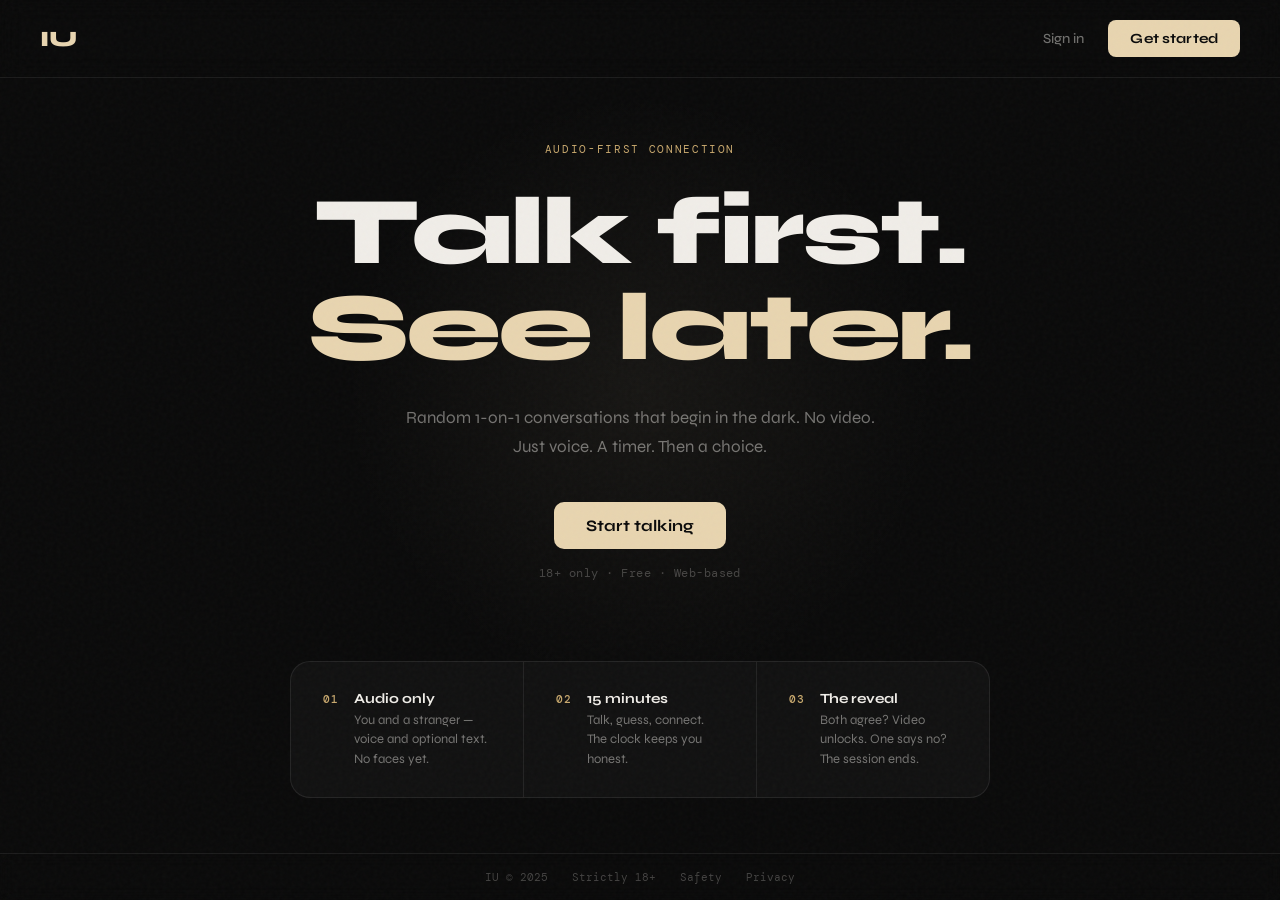
==== index.html @ 824ac1d5 "Add files via upload Initial commit" ====
<!DOCTYPE html>
<html lang="en">
<head>
  <meta charset="UTF-8"/>
  <meta name="viewport" content="width=device-width, initial-scale=1.0"/>
  <title>IU — Connect Blind</title>
  <link rel="preconnect" href="https://fonts.googleapis.com"/>
  <link rel="preconnect" href="https://fonts.gstatic.com" crossorigin/>
  <link href="https://fonts.googleapis.com/css2?family=Syne:wght@400;500;600;700;800&family=DM+Mono:ital,wght@0,300;0,400;0,500;1,300&display=swap" rel="stylesheet"/>
  <link rel="stylesheet" href="css/global.css"/>
  <link rel="stylesheet" href="css/landing.css"/>
</head>
<body>
  <div class="noise"></div>

  <nav class="nav">
    <div class="nav-logo">IU</div>
    <div class="nav-links">
      <a href="pages/login.html" class="nav-link">Sign in</a>
      <a href="pages/register.html" class="btn-primary">Get started</a>
    </div>
  </nav>

  <main class="hero">
    <div class="hero-tag">Audio-first connection</div>
    <h1 class="hero-title">
      Talk first.<br/>
      <span class="hero-accent">See later.</span>
    </h1>
    <p class="hero-sub">
      Random 1-on-1 conversations that begin in the dark.
      No video. Just voice. A timer. Then a choice.
    </p>
    <div class="hero-actions">
      <a href="pages/register.html" class="btn-primary btn-large">Start talking</a>
      <span class="hero-note">18+ only &middot; Free &middot; Web-based</span>
    </div>

    <div class="how-section">
      <div class="how-step">
        <div class="step-num">01</div>
        <div class="step-text">
          <strong>Audio only</strong>
          <span>You and a stranger — voice and optional text. No faces yet.</span>
        </div>
      </div>
      <div class="how-divider"></div>
      <div class="how-step">
        <div class="step-num">02</div>
        <div class="step-text">
          <strong>15 minutes</strong>
          <span>Talk, guess, connect. The clock keeps you honest.</span>
        </div>
      </div>
      <div class="how-divider"></div>
      <div class="how-step">
        <div class="step-num">03</div>
        <div class="step-text">
          <strong>The reveal</strong>
          <span>Both agree? Video unlocks. One says no? The session ends.</span>
        </div>
      </div>
    </div>
  </main>

  <footer class="footer">
    <span>IU &copy; 2025</span>
    <span>Strictly 18+</span>
    <a href="#">Safety</a>
    <a href="#">Privacy</a>
  </footer>

  <script src="js/appwrite.js"></script>
  <script src="js/auth-guard.js"></script>
  <script>
    // If already logged in, redirect to queue
    checkLoggedIn().then(user => {
      if (user) window.location.href = 'pages/queue.html';
    });
  </script>
</body>
</html>
---- css/global.css ----
/* css/global.css */
*, *::before, *::after { box-sizing: border-box; margin: 0; padding: 0; }

:root {
  --bg:        #0a0a0a;
  --bg2:       #111111;
  --bg3:       #1a1a1a;
  --border:    rgba(255,255,255,0.08);
  --border2:   rgba(255,255,255,0.14);
  --text:      #f0ede8;
  --muted:     rgba(240,237,232,0.45);
  --muted2:    rgba(240,237,232,0.25);
  --accent:    #e8d5b0;
  --accent2:   #c9a96e;
  --danger:    #e05a5a;
  --success:   #5acea0;
  --warn:      #e09050;
  --radius:    12px;
  --radius-lg: 20px;
  --mono:      'DM Mono', monospace;
  --sans:      'Syne', sans-serif;
  --transition: 0.2s cubic-bezier(0.4,0,0.2,1);
}

html { font-size: 16px; -webkit-font-smoothing: antialiased; }

body {
  background: var(--bg);
  color: var(--text);
  font-family: var(--sans);
  min-height: 100vh;
  position: relative;
  overflow-x: hidden;
}

.noise {
  position: fixed;
  inset: 0;
  background-image: url("data:image/svg+xml,%3Csvg viewBox='0 0 256 256' xmlns='http://www.w3.org/2000/svg'%3E%3Cfilter id='n'%3E%3CfeTurbulence type='fractalNoise' baseFrequency='0.9' numOctaves='4' stitchTiles='stitch'/%3E%3C/filter%3E%3Crect width='100%25' height='100%25' filter='url(%23n)' opacity='1'/%3E%3C/svg%3E");
  opacity: 0.03;
  pointer-events: none;
  z-index: 9999;
}

/* NAV */
.nav {
  position: fixed;
  top: 0; left: 0; right: 0;
  z-index: 100;
  display: flex;
  align-items: center;
  justify-content: space-between;
  padding: 20px 40px;
  border-bottom: 1px solid var(--border);
  backdrop-filter: blur(12px);
  background: rgba(10,10,10,0.7);
}

.nav-logo {
  font-size: 22px;
  font-weight: 800;
  letter-spacing: -0.02em;
  color: var(--accent);
}

.nav-links {
  display: flex;
  align-items: center;
  gap: 24px;
}

.nav-link {
  color: var(--muted);
  text-decoration: none;
  font-size: 14px;
  font-weight: 500;
  transition: color var(--transition);
}
.nav-link:hover { color: var(--text); }

/* BUTTONS */
.btn-primary {
  display: inline-flex;
  align-items: center;
  justify-content: center;
  background: var(--accent);
  color: #0a0a0a;
  border: none;
  border-radius: 8px;
  padding: 10px 22px;
  font-family: var(--sans);
  font-size: 14px;
  font-weight: 700;
  cursor: pointer;
  text-decoration: none;
  transition: background var(--transition), transform var(--transition), box-shadow var(--transition);
  letter-spacing: 0.01em;
}
.btn-primary:hover {
  background: #f0e0c0;
  transform: translateY(-1px);
  box-shadow: 0 6px 24px rgba(232,213,176,0.2);
}
.btn-primary:active { transform: translateY(0); }

.btn-primary.btn-large {
  padding: 14px 32px;
  font-size: 16px;
  border-radius: 10px;
}

.btn-secondary {
  display: inline-flex;
  align-items: center;
  justify-content: center;
  background: transparent;
  color: var(--text);
  border: 1px solid var(--border2);
  border-radius: 8px;
  padding: 10px 22px;
  font-family: var(--sans);
  font-size: 14px;
  font-weight: 600;
  cursor: pointer;
  text-decoration: none;
  transition: border-color var(--transition), background var(--transition), transform var(--transition);
}
.btn-secondary:hover {
  border-color: var(--accent2);
  background: rgba(232,213,176,0.06);
  transform: translateY(-1px);
}

.btn-danger {
  display: inline-flex;
  align-items: center;
  justify-content: center;
  background: rgba(224,90,90,0.12);
  color: var(--danger);
  border: 1px solid rgba(224,90,90,0.3);
  border-radius: 8px;
  padding: 10px 22px;
  font-family: var(--sans);
  font-size: 14px;
  font-weight: 600;
  cursor: pointer;
  text-decoration: none;
  transition: background var(--transition), border-color var(--transition);
}
.btn-danger:hover {
  background: rgba(224,90,90,0.2);
  border-color: rgba(224,90,90,0.5);
}

/* FORM ELEMENTS */
.form-group {
  display: flex;
  flex-direction: column;
  gap: 8px;
}

.form-label {
  font-size: 12px;
  font-weight: 600;
  letter-spacing: 0.08em;
  text-transform: uppercase;
  color: var(--muted);
  font-family: var(--mono);
}

.form-input {
  background: var(--bg2);
  border: 1px solid var(--border);
  border-radius: var(--radius);
  padding: 14px 18px;
  color: var(--text);
  font-family: var(--sans);
  font-size: 15px;
  transition: border-color var(--transition), box-shadow var(--transition);
  outline: none;
  width: 100%;
}
.form-input::placeholder { color: var(--muted2); }
.form-input:focus {
  border-color: var(--accent2);
  box-shadow: 0 0 0 3px rgba(232,213,176,0.08);
}

.form-input.error { border-color: var(--danger); }

.form-error {
  font-size: 12px;
  color: var(--danger);
  font-family: var(--mono);
}

/* CARD */
.card {
  background: var(--bg2);
  border: 1px solid var(--border);
  border-radius: var(--radius-lg);
  padding: 32px;
}

/* TOAST */
.toast-container {
  position: fixed;
  top: 80px;
  right: 24px;
  z-index: 9998;
  display: flex;
  flex-direction: column;
  gap: 10px;
}

.toast {
  background: var(--bg3);
  border: 1px solid var(--border2);
  border-radius: var(--radius);
  padding: 14px 20px;
  font-size: 14px;
  font-weight: 500;
  max-width: 320px;
  animation: slideIn 0.3s ease forwards;
  display: flex;
  align-items: center;
  gap: 10px;
}
.toast.success { border-color: rgba(90,206,160,0.4); color: var(--success); }
.toast.error   { border-color: rgba(224,90,90,0.4);  color: var(--danger); }
.toast.info    { border-color: var(--border2); color: var(--text); }

@keyframes slideIn {
  from { transform: translateX(120%); opacity: 0; }
  to   { transform: translateX(0);    opacity: 1; }
}

/* MODAL OVERLAY */
.modal-overlay {
  position: fixed;
  inset: 0;
  background: rgba(0,0,0,0.7);
  backdrop-filter: blur(4px);
  z-index: 500;
  display: flex;
  align-items: center;
  justify-content: center;
  padding: 20px;
  opacity: 0;
  pointer-events: none;
  transition: opacity 0.2s;
}
.modal-overlay.open {
  opacity: 1;
  pointer-events: all;
}

.modal {
  background: var(--bg2);
  border: 1px solid var(--border2);
  border-radius: var(--radius-lg);
  padding: 36px;
  max-width: 440px;
  width: 100%;
  transform: scale(0.96);
  transition: transform 0.2s;
}
.modal-overlay.open .modal { transform: scale(1); }

.modal-title {
  font-size: 20px;
  font-weight: 700;
  margin-bottom: 8px;
}
.modal-sub {
  font-size: 14px;
  color: var(--muted);
  margin-bottom: 28px;
  line-height: 1.6;
}
.modal-actions {
  display: flex;
  gap: 12px;
  margin-top: 28px;
}
.modal-actions > * { flex: 1; }

/* TAG / BADGE */
.badge {
  display: inline-flex;
  align-items: center;
  gap: 6px;
  padding: 4px 12px;
  border-radius: 100px;
  font-size: 11px;
  font-weight: 600;
  letter-spacing: 0.06em;
  font-family: var(--mono);
  text-transform: uppercase;
}
.badge-accent { background: rgba(232,213,176,0.12); color: var(--accent); border: 1px solid rgba(232,213,176,0.2); }
.badge-success { background: rgba(90,206,160,0.12); color: var(--success); border: 1px solid rgba(90,206,160,0.2); }
.badge-danger  { background: rgba(224,90,90,0.12);  color: var(--danger);  border: 1px solid rgba(224,90,90,0.2); }
.badge-warn    { background: rgba(224,144,80,0.12); color: var(--warn);    border: 1px solid rgba(224,144,80,0.2); }

/* UTIL */
.sr-only { position: absolute; width: 1px; height: 1px; overflow: hidden; clip: rect(0,0,0,0); white-space: nowrap; }
.flex { display: flex; }
.flex-col { flex-direction: column; }
.gap-8  { gap: 8px; }
.gap-12 { gap: 12px; }
.gap-16 { gap: 16px; }
.gap-24 { gap: 24px; }
.items-center { align-items: center; }
.justify-between { justify-content: space-between; }
.text-muted { color: var(--muted); }
.text-accent { color: var(--accent); }
.text-danger { color: var(--danger); }
.text-success { color: var(--success); }
.w-full { width: 100%; }
.mt-8  { margin-top: 8px; }
.mt-16 { margin-top: 16px; }
.mt-24 { margin-top: 24px; }

/* LOADING SPINNER */
.spinner {
  width: 20px; height: 20px;
  border: 2px solid rgba(255,255,255,0.15);
  border-top-color: var(--accent);
  border-radius: 50%;
  animation: spin 0.7s linear infinite;
  display: inline-block;
}
@keyframes spin { to { transform: rotate(360deg); } }

/* PULSE DOT */
.pulse-dot {
  width: 8px; height: 8px;
  border-radius: 50%;
  background: var(--success);
  animation: pulse 1.8s ease-in-out infinite;
}
@keyframes pulse {
  0%, 100% { opacity: 1; transform: scale(1); }
  50%       { opacity: 0.5; transform: scale(0.8); }
}

/* SCROLLBAR */
::-webkit-scrollbar { width: 4px; }
::-webkit-scrollbar-track { background: transparent; }
::-webkit-scrollbar-thumb { background: var(--border2); border-radius: 4px; }

/* RESPONSIVE */
@media (max-width: 640px) {
  .nav { padding: 16px 20px; }
  .card { padding: 24px 20px; }
}
---- css/landing.css ----
/* css/landing.css */
.hero {
  min-height: 100vh;
  display: flex;
  flex-direction: column;
  align-items: center;
  justify-content: center;
  text-align: center;
  padding: 120px 40px 80px;
  position: relative;
}

.hero::before {
  content: '';
  position: absolute;
  top: 50%;
  left: 50%;
  transform: translate(-50%, -60%);
  width: 600px;
  height: 600px;
  background: radial-gradient(circle, rgba(232,213,176,0.06) 0%, transparent 70%);
  pointer-events: none;
}

.hero-tag {
  font-family: var(--mono);
  font-size: 11px;
  letter-spacing: 0.15em;
  text-transform: uppercase;
  color: var(--accent2);
  margin-bottom: 28px;
  opacity: 0;
  animation: fadeUp 0.6s 0.1s forwards;
}

.hero-title {
  font-size: clamp(52px, 9vw, 96px);
  font-weight: 800;
  line-height: 1.0;
  letter-spacing: -0.03em;
  margin-bottom: 28px;
  opacity: 0;
  animation: fadeUp 0.6s 0.2s forwards;
}

.hero-accent {
  color: var(--accent);
  position: relative;
}

.hero-sub {
  max-width: 480px;
  font-size: 17px;
  line-height: 1.7;
  color: var(--muted);
  margin-bottom: 40px;
  font-weight: 400;
  opacity: 0;
  animation: fadeUp 0.6s 0.3s forwards;
}

.hero-actions {
  display: flex;
  flex-direction: column;
  align-items: center;
  gap: 16px;
  margin-bottom: 80px;
  opacity: 0;
  animation: fadeUp 0.6s 0.4s forwards;
}

.hero-note {
  font-family: var(--mono);
  font-size: 12px;
  color: var(--muted2);
  letter-spacing: 0.04em;
}

.how-section {
  display: flex;
  align-items: center;
  gap: 0;
  background: var(--bg2);
  border: 1px solid var(--border);
  border-radius: var(--radius-lg);
  overflow: hidden;
  max-width: 700px;
  width: 100%;
  opacity: 0;
  animation: fadeUp 0.6s 0.5s forwards;
}

.how-step {
  display: flex;
  align-items: flex-start;
  gap: 16px;
  padding: 28px 32px;
  flex: 1;
}

.how-divider {
  width: 1px;
  align-self: stretch;
  background: var(--border);
  flex-shrink: 0;
}

.step-num {
  font-family: var(--mono);
  font-size: 11px;
  font-weight: 500;
  color: var(--accent2);
  letter-spacing: 0.06em;
  padding-top: 2px;
  flex-shrink: 0;
}

.step-text {
  display: flex;
  flex-direction: column;
  gap: 4px;
  text-align: left;
}
.step-text strong {
  font-size: 14px;
  font-weight: 700;
  color: var(--text);
}
.step-text span {
  font-size: 13px;
  color: var(--muted);
  line-height: 1.5;
}

.footer {
  position: fixed;
  bottom: 0;
  left: 0;
  right: 0;
  display: flex;
  align-items: center;
  justify-content: center;
  gap: 24px;
  padding: 16px 40px;
  font-family: var(--mono);
  font-size: 11px;
  color: var(--muted2);
  border-top: 1px solid var(--border);
  background: rgba(10,10,10,0.8);
  backdrop-filter: blur(8px);
}
.footer a { color: var(--muted2); text-decoration: none; transition: color 0.2s; }
.footer a:hover { color: var(--muted); }

@keyframes fadeUp {
  from { opacity: 0; transform: translateY(20px); }
  to   { opacity: 1; transform: translateY(0); }
}

@media (max-width: 640px) {
  .how-section { flex-direction: column; }
  .how-divider { width: 100%; height: 1px; align-self: auto; }
  .how-step { padding: 20px 24px; }
}
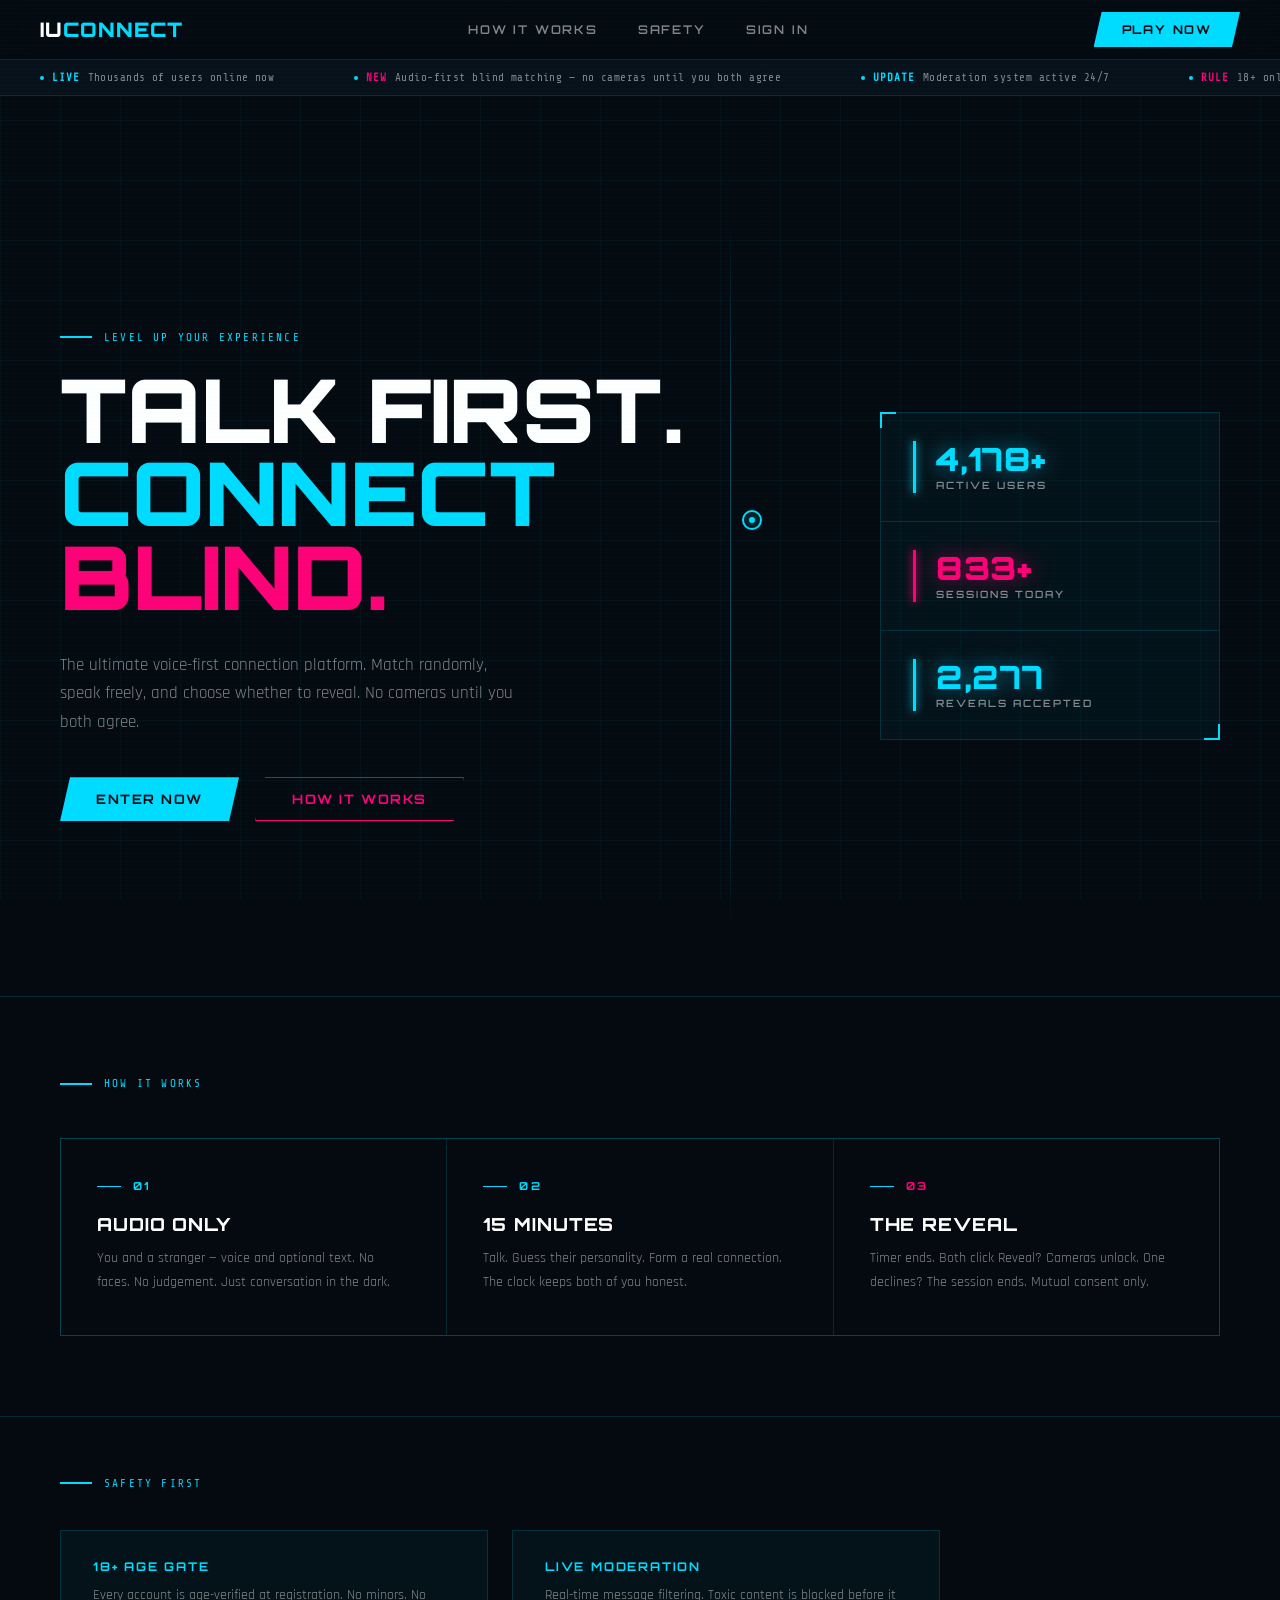
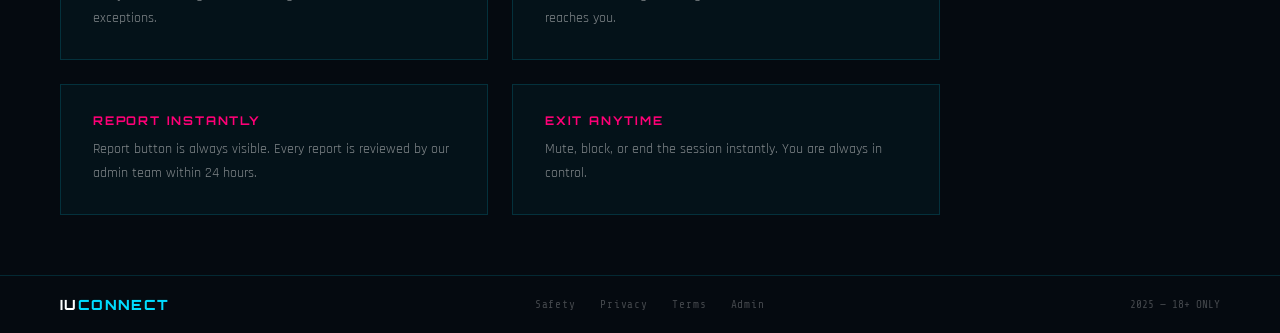
==== commit 97007a31: "Initial commit" ====
--- a/index.html
+++ b/index.html
@@ -6,77 +6,464 @@
   <title>IU — Connect Blind</title>
   <link rel="preconnect" href="https://fonts.googleapis.com"/>
   <link rel="preconnect" href="https://fonts.gstatic.com" crossorigin/>
-  <link href="https://fonts.googleapis.com/css2?family=Syne:wght@400;500;600;700;800&family=DM+Mono:ital,wght@0,300;0,400;0,500;1,300&display=swap" rel="stylesheet"/>
+  <link href="https://fonts.googleapis.com/css2?family=Rajdhani:wght@400;500;600;700&family=Orbitron:wght@400;500;600;700;800;900&family=Share+Tech+Mono&display=swap" rel="stylesheet"/>
   <link rel="stylesheet" href="css/global.css"/>
-  <link rel="stylesheet" href="css/landing.css"/>
+  <style>
+    /* HERO */
+    .hero {
+      min-height: 100vh;
+      padding: 140px 60px 80px;
+      display: grid;
+      grid-template-columns: 1fr 340px;
+      gap: 40px;
+      align-items: center;
+      position: relative;
+      z-index: 1;
+    }
+
+    .hero-left { max-width: 640px; }
+
+    .hero-tag {
+      display: flex;
+      align-items: center;
+      gap: 12px;
+      font-family: var(--font-mono);
+      font-size: 11px;
+      letter-spacing: 0.2em;
+      text-transform: uppercase;
+      color: var(--cyan);
+      margin-bottom: 24px;
+      opacity: 0;
+      animation: fadeUp 0.6s 0.1s forwards;
+    }
+    .hero-tag::before {
+      content: '';
+      display: block;
+      width: 32px;
+      height: 2px;
+      background: var(--cyan);
+    }
+
+    .hero-title {
+      font-family: var(--font-hd);
+      font-weight: 900;
+      line-height: 0.95;
+      letter-spacing: -0.01em;
+      text-transform: uppercase;
+      margin-bottom: 32px;
+      opacity: 0;
+      animation: fadeUp 0.6s 0.2s forwards;
+    }
+    .hero-title .line1 {
+      display: block;
+      font-size: clamp(52px, 7vw, 88px);
+      color: var(--white);
+    }
+    .hero-title .line2 {
+      display: block;
+      font-size: clamp(52px, 7vw, 88px);
+      color: var(--cyan);
+      animation: glowPulse 3s ease-in-out infinite;
+    }
+    .hero-title .line3 {
+      display: block;
+      font-size: clamp(52px, 7vw, 88px);
+      color: var(--magenta);
+      animation: glowPulseM 3s ease-in-out 1.5s infinite;
+    }
+
+    .hero-sub {
+      font-size: 17px;
+      font-weight: 400;
+      color: var(--muted);
+      line-height: 1.7;
+      max-width: 460px;
+      margin-bottom: 40px;
+      opacity: 0;
+      animation: fadeUp 0.6s 0.35s forwards;
+    }
+
+    .hero-actions {
+      display: flex;
+      align-items: center;
+      gap: 16px;
+      opacity: 0;
+      animation: fadeUp 0.6s 0.45s forwards;
+    }
+
+    /* STATS PANEL (right side like NexusGrid) */
+    .stats-panel {
+      display: flex;
+      flex-direction: column;
+      gap: 0;
+      border: 1px solid var(--border);
+      background: var(--panel);
+      position: relative;
+      opacity: 0;
+      animation: fadeIn 0.8s 0.6s forwards;
+    }
+    .stats-panel::before, .stats-panel::after {
+      content: '';
+      position: absolute;
+      width: 16px; height: 16px;
+      border-color: var(--cyan);
+      border-style: solid;
+    }
+    .stats-panel::before { top: -1px; left: -1px; border-width: 2px 0 0 2px; }
+    .stats-panel::after  { bottom: -1px; right: -1px; border-width: 0 2px 2px 0; }
+
+    .stat-row {
+      padding: 28px 32px;
+      border-bottom: 1px solid var(--border);
+      display: flex;
+      align-items: center;
+      gap: 20px;
+    }
+    .stat-row:last-child { border-bottom: none; }
+    .stat-bar {
+      width: 3px;
+      height: 52px;
+      background: var(--cyan);
+      flex-shrink: 0;
+      box-shadow: 0 0 8px var(--cyan);
+    }
+    .stat-bar.magenta { background: var(--magenta); box-shadow: 0 0 8px var(--magenta); }
+    .stat-val {
+      font-family: var(--font-hd);
+      font-size: 32px;
+      font-weight: 900;
+      color: var(--cyan);
+      letter-spacing: 0.02em;
+      text-shadow: 0 0 20px rgba(0,220,255,0.5);
+      line-height: 1;
+      display: block;
+    }
+    .stat-val.magenta { color: var(--magenta); text-shadow: 0 0 20px rgba(255,0,119,0.5); }
+    .stat-lbl {
+      font-family: var(--font-hd);
+      font-size: 10px;
+      font-weight: 600;
+      letter-spacing: 0.2em;
+      text-transform: uppercase;
+      color: var(--muted);
+      margin-top: 4px;
+    }
+
+    /* CENTER DOT (from reference) */
+    .hero-dot {
+      position: absolute;
+      top: 46%;
+      left: 58%;
+      width: 20px;
+      height: 20px;
+    }
+    .hero-dot::before {
+      content: '';
+      position: absolute;
+      inset: 0;
+      border: 2px solid var(--cyan);
+      border-radius: 50%;
+      animation: dotPulse 2s ease-in-out infinite;
+    }
+    .hero-dot::after {
+      content: '';
+      position: absolute;
+      top: 50%; left: 50%;
+      width: 6px; height: 6px;
+      transform: translate(-50%,-50%);
+      background: var(--cyan);
+      border-radius: 50%;
+      box-shadow: 0 0 10px var(--cyan);
+    }
+    @keyframes dotPulse {
+      0%, 100% { transform: scale(1); opacity: 0.8; }
+      50% { transform: scale(1.8); opacity: 0.3; }
+    }
+
+    /* VERTICAL LINE */
+    .hero-vline {
+      position: absolute;
+      left: 57%;
+      top: 120px;
+      bottom: 60px;
+      width: 1px;
+      background: linear-gradient(to bottom, transparent, var(--border2) 30%, var(--border2) 70%, transparent);
+    }
+
+    /* HOW IT WORKS */
+    .how-section {
+      padding: 80px 60px;
+      position: relative;
+      z-index: 1;
+      border-top: 1px solid var(--border);
+    }
+
+    .how-grid {
+      display: grid;
+      grid-template-columns: repeat(3, 1fr);
+      gap: 1px;
+      background: var(--border);
+      border: 1px solid var(--border);
+      margin-top: 48px;
+    }
+
+    .how-card {
+      background: var(--bg);
+      padding: 40px 36px;
+      position: relative;
+      overflow: hidden;
+      transition: background 0.3s;
+    }
+    .how-card:hover { background: var(--panel); }
+    .how-card::before {
+      content: '';
+      position: absolute;
+      top: 0; left: 0; right: 0;
+      height: 2px;
+      background: linear-gradient(90deg, var(--cyan), transparent);
+      opacity: 0;
+      transition: opacity 0.3s;
+    }
+    .how-card:hover::before { opacity: 1; }
+
+    .how-num {
+      font-family: var(--font-hd);
+      font-size: 11px;
+      font-weight: 700;
+      letter-spacing: 0.2em;
+      color: var(--cyan);
+      margin-bottom: 20px;
+      display: flex;
+      align-items: center;
+      gap: 12px;
+    }
+    .how-num::before {
+      content: '';
+      display: block;
+      width: 24px;
+      height: 1px;
+      background: var(--cyan);
+    }
+    .how-card h3 {
+      font-family: var(--font-hd);
+      font-size: 18px;
+      font-weight: 800;
+      letter-spacing: 0.05em;
+      text-transform: uppercase;
+      color: var(--white);
+      margin-bottom: 12px;
+    }
+    .how-card p {
+      font-size: 14px;
+      color: var(--muted);
+      line-height: 1.7;
+      font-weight: 400;
+    }
+
+    /* FOOTER */
+    .footer {
+      border-top: 1px solid var(--border);
+      padding: 20px 60px;
+      display: flex;
+      align-items: center;
+      justify-content: space-between;
+      position: relative;
+      z-index: 1;
+    }
+    .footer-logo {
+      font-family: var(--font-hd);
+      font-size: 14px;
+      font-weight: 800;
+      letter-spacing: 0.1em;
+    }
+    .footer-logo .c { color: var(--cyan); }
+    .footer-links {
+      display: flex;
+      gap: 24px;
+    }
+    .footer-links a {
+      font-family: var(--font-mono);
+      font-size: 11px;
+      color: var(--muted2);
+      text-decoration: none;
+      letter-spacing: 0.08em;
+      transition: color 0.2s;
+    }
+    .footer-links a:hover { color: var(--cyan); }
+    .footer-copy {
+      font-family: var(--font-mono);
+      font-size: 11px;
+      color: var(--muted2);
+    }
+  </style>
 </head>
 <body>
-  <div class="noise"></div>
-
+  <div class="grid-bg"></div>
+
+  <!-- NAV -->
   <nav class="nav">
-    <div class="nav-logo">IU</div>
+    <a href="index.html" class="nav-logo">
+      <span class="part1">IU</span><span class="part2">CONNECT</span>
+    </a>
     <div class="nav-links">
-      <a href="pages/login.html" class="nav-link">Sign in</a>
-      <a href="pages/register.html" class="btn-primary">Get started</a>
-    </div>
+      <a href="#how" class="nav-link">How It Works</a>
+      <a href="#safety" class="nav-link">Safety</a>
+      <a href="pages/login.html" class="nav-link">Sign In</a>
+    </div>
+    <a href="pages/register.html" class="nav-cta">Play Now</a>
   </nav>
 
-  <main class="hero">
-    <div class="hero-tag">Audio-first connection</div>
-    <h1 class="hero-title">
-      Talk first.<br/>
-      <span class="hero-accent">See later.</span>
-    </h1>
-    <p class="hero-sub">
-      Random 1-on-1 conversations that begin in the dark.
-      No video. Just voice. A timer. Then a choice.
-    </p>
-    <div class="hero-actions">
-      <a href="pages/register.html" class="btn-primary btn-large">Start talking</a>
-      <span class="hero-note">18+ only &middot; Free &middot; Web-based</span>
-    </div>
-
-    <div class="how-section">
-      <div class="how-step">
-        <div class="step-num">01</div>
-        <div class="step-text">
-          <strong>Audio only</strong>
-          <span>You and a stranger — voice and optional text. No faces yet.</span>
+  <!-- TICKER -->
+  <div style="margin-top:60px;" class="ticker-wrap">
+    <div class="ticker-inner">
+      <span class="ticker-item"><span class="ticker-dot"></span><span class="tag">LIVE</span> Thousands of users online now</span>
+      <span class="ticker-item"><span class="ticker-dot"></span><span class="tag hot">NEW</span> Audio-first blind matching — no cameras until you both agree</span>
+      <span class="ticker-item"><span class="ticker-dot"></span><span class="tag">UPDATE</span> Moderation system active 24/7</span>
+      <span class="ticker-item"><span class="ticker-dot"></span><span class="tag hot">RULE</span> 18+ only — strictly enforced</span>
+      <span class="ticker-item"><span class="ticker-dot"></span><span class="tag">SAFE</span> Report and block any user instantly</span>
+      <!-- duplicate for seamless loop -->
+      <span class="ticker-item"><span class="ticker-dot"></span><span class="tag">LIVE</span> Thousands of users online now</span>
+      <span class="ticker-item"><span class="ticker-dot"></span><span class="tag hot">NEW</span> Audio-first blind matching — no cameras until you both agree</span>
+      <span class="ticker-item"><span class="ticker-dot"></span><span class="tag">UPDATE</span> Moderation system active 24/7</span>
+      <span class="ticker-item"><span class="ticker-dot"></span><span class="tag hot">RULE</span> 18+ only — strictly enforced</span>
+      <span class="ticker-item"><span class="ticker-dot"></span><span class="tag">SAFE</span> Report and block any user instantly</span>
+    </div>
+  </div>
+
+  <!-- HERO -->
+  <section class="hero">
+    <div class="hero-left">
+      <div class="hero-tag">Level up your experience</div>
+      <h1 class="hero-title">
+        <span class="line1">Talk First.</span>
+        <span class="line2">Connect</span>
+        <span class="line3">Blind.</span>
+      </h1>
+      <p class="hero-sub">
+        The ultimate voice-first connection platform. Match randomly, speak freely, and choose whether to reveal. No cameras until you both agree.
+      </p>
+      <div class="hero-actions">
+        <a href="pages/register.html" class="btn-cyan">Enter Now</a>
+        <a href="#how" class="btn-outline">How It Works</a>
+      </div>
+    </div>
+
+    <div class="stats-panel">
+      <div class="stat-row">
+        <div class="stat-bar"></div>
+        <div>
+          <span class="stat-val" id="statUsers">0</span>
+          <div class="stat-lbl">Active Users</div>
         </div>
       </div>
-      <div class="how-divider"></div>
-      <div class="how-step">
-        <div class="step-num">02</div>
-        <div class="step-text">
-          <strong>15 minutes</strong>
-          <span>Talk, guess, connect. The clock keeps you honest.</span>
+      <div class="stat-row">
+        <div class="stat-bar magenta"></div>
+        <div>
+          <span class="stat-val magenta" id="statSessions">0</span>
+          <div class="stat-lbl">Sessions Today</div>
         </div>
       </div>
-      <div class="how-divider"></div>
-      <div class="how-step">
-        <div class="step-num">03</div>
-        <div class="step-text">
-          <strong>The reveal</strong>
-          <span>Both agree? Video unlocks. One says no? The session ends.</span>
+      <div class="stat-row">
+        <div class="stat-bar"></div>
+        <div>
+          <span class="stat-val" id="statReveals">0</span>
+          <div class="stat-lbl">Reveals Accepted</div>
         </div>
       </div>
     </div>
-  </main>
+
+    <!-- decorative elements -->
+    <div class="hero-vline"></div>
+    <div class="hero-dot"></div>
+  </section>
+
+  <!-- HOW IT WORKS -->
+  <section class="how-section" id="how">
+    <div class="section-label">How It Works</div>
+    <div class="how-grid">
+      <div class="how-card">
+        <div class="how-num">01</div>
+        <h3>Audio Only</h3>
+        <p>You and a stranger — voice and optional text. No faces. No judgement. Just conversation in the dark.</p>
+      </div>
+      <div class="how-card">
+        <div class="how-num">02</div>
+        <h3>15 Minutes</h3>
+        <p>Talk. Guess their personality. Form a real connection. The clock keeps both of you honest.</p>
+      </div>
+      <div class="how-card">
+        <div class="how-num" style="color:var(--magenta)">03</div>
+        <h3>The Reveal</h3>
+        <p>Timer ends. Both click Reveal? Cameras unlock. One declines? The session ends. Mutual consent only.</p>
+      </div>
+    </div>
+  </section>
+
+  <!-- SAFETY -->
+  <section id="safety" style="padding:60px;position:relative;z-index:1;border-top:1px solid var(--border);">
+    <div class="section-label">Safety First</div>
+    <div style="display:grid;grid-template-columns:1fr 1fr;gap:24px;margin-top:40px;max-width:880px;">
+      <div class="panel" style="padding:28px 32px;" id="s1">
+        <div style="color:var(--cyan);font-family:var(--font-hd);font-size:12px;letter-spacing:0.15em;text-transform:uppercase;font-weight:700;margin-bottom:10px;">18+ Age Gate</div>
+        <p style="font-size:14px;color:var(--muted);line-height:1.7;">Every account is age-verified at registration. No minors. No exceptions.</p>
+      </div>
+      <div class="panel" style="padding:28px 32px;">
+        <div style="color:var(--cyan);font-family:var(--font-hd);font-size:12px;letter-spacing:0.15em;text-transform:uppercase;font-weight:700;margin-bottom:10px;">Live Moderation</div>
+        <p style="font-size:14px;color:var(--muted);line-height:1.7;">Real-time message filtering. Toxic content is blocked before it reaches you.</p>
+      </div>
+      <div class="panel" style="padding:28px 32px;">
+        <div style="color:var(--magenta);font-family:var(--font-hd);font-size:12px;letter-spacing:0.15em;text-transform:uppercase;font-weight:700;margin-bottom:10px;">Report Instantly</div>
+        <p style="font-size:14px;color:var(--muted);line-height:1.7;">Report button is always visible. Every report is reviewed by our admin team within 24 hours.</p>
+      </div>
+      <div class="panel" style="padding:28px 32px;">
+        <div style="color:var(--magenta);font-family:var(--font-hd);font-size:12px;letter-spacing:0.15em;text-transform:uppercase;font-weight:700;margin-bottom:10px;">Exit Anytime</div>
+        <p style="font-size:14px;color:var(--muted);line-height:1.7;">Mute, block, or end the session instantly. You are always in control.</p>
+      </div>
+    </div>
+  </section>
 
   <footer class="footer">
-    <span>IU &copy; 2025</span>
-    <span>Strictly 18+</span>
-    <a href="#">Safety</a>
-    <a href="#">Privacy</a>
+    <div class="footer-logo">IU<span class="c">CONNECT</span></div>
+    <div class="footer-links">
+      <a href="#">Safety</a>
+      <a href="#">Privacy</a>
+      <a href="#">Terms</a>
+      <a href="pages/admin.html">Admin</a>
+    </div>
+    <div class="footer-copy">2025 &mdash; 18+ ONLY</div>
   </footer>
 
   <script src="js/appwrite.js"></script>
   <script src="js/auth-guard.js"></script>
   <script>
-    // If already logged in, redirect to queue
-    checkLoggedIn().then(user => {
-      if (user) window.location.href = 'pages/queue.html';
+    // Redirect if already logged in
+    checkLoggedIn().then(u => { if (u) window.location.href = 'pages/queue.html'; });
+
+    // Animated counters
+    function animateCounter(id, target, suffix = '', duration = 2000) {
+      const el = document.getElementById(id);
+      const start = performance.now();
+      function update(now) {
+        const t = Math.min((now - start) / duration, 1);
+        const ease = 1 - Math.pow(1 - t, 3);
+        const val = Math.floor(ease * target);
+        el.textContent = val.toLocaleString() + suffix;
+        if (t < 1) requestAnimationFrame(update);
+        else el.textContent = target.toLocaleString() + suffix;
+      }
+      requestAnimationFrame(update);
+    }
+
+    // Observe hero and trigger when visible
+    const observer = new IntersectionObserver((entries) => {
+      if (entries[0].isIntersecting) {
+        setTimeout(() => animateCounter('statUsers', 4200, '+'), 700);
+        setTimeout(() => animateCounter('statSessions', 850, '+'), 900);
+        setTimeout(() => animateCounter('statReveals', 2400, ''), 1100);
+        observer.disconnect();
+      }
     });
+    observer.observe(document.querySelector('.stats-panel'));
   </script>
 </body>
 </html>
--- a/css/global.css
+++ b/css/global.css
@@ -1,45 +1,110 @@
-/* css/global.css */
+@import url('https://fonts.googleapis.com/css2?family=Rajdhani:wght@400;500;600;700&family=Orbitron:wght@400;500;600;700;800;900&family=Share+Tech+Mono&display=swap');
+
 *, *::before, *::after { box-sizing: border-box; margin: 0; padding: 0; }
 
 :root {
-  --bg:        #0a0a0a;
-  --bg2:       #111111;
-  --bg3:       #1a1a1a;
-  --border:    rgba(255,255,255,0.08);
-  --border2:   rgba(255,255,255,0.14);
-  --text:      #f0ede8;
-  --muted:     rgba(240,237,232,0.45);
-  --muted2:    rgba(240,237,232,0.25);
-  --accent:    #e8d5b0;
-  --accent2:   #c9a96e;
-  --danger:    #e05a5a;
-  --success:   #5acea0;
-  --warn:      #e09050;
-  --radius:    12px;
-  --radius-lg: 20px;
-  --mono:      'DM Mono', monospace;
-  --sans:      'Syne', sans-serif;
-  --transition: 0.2s cubic-bezier(0.4,0,0.2,1);
-}
-
-html { font-size: 16px; -webkit-font-smoothing: antialiased; }
+  --bg:       #050a10;
+  --bg2:      #07111a;
+  --bg3:      #0a1a27;
+  --panel:    rgba(0,220,255,0.04);
+  --cyan:     #00dcff;
+  --cyan2:    #00aacc;
+  --magenta:  #ff0077;
+  --magenta2: #cc0055;
+  --white:    #ffffff;
+  --muted:    rgba(255,255,255,0.5);
+  --muted2:   rgba(255,255,255,0.25);
+  --border:   rgba(0,220,255,0.15);
+  --border2:  rgba(0,220,255,0.3);
+  --glow-c:   0 0 20px rgba(0,220,255,0.4), 0 0 60px rgba(0,220,255,0.1);
+  --glow-m:   0 0 20px rgba(255,0,119,0.5), 0 0 60px rgba(255,0,119,0.15);
+  --font-hd:  'Orbitron', sans-serif;
+  --font-ui:  'Rajdhani', sans-serif;
+  --font-mono:'Share Tech Mono', monospace;
+}
+
+html { font-size: 16px; -webkit-font-smoothing: antialiased; scroll-behavior: smooth; }
 
 body {
   background: var(--bg);
-  color: var(--text);
-  font-family: var(--sans);
+  color: var(--white);
+  font-family: var(--font-ui);
   min-height: 100vh;
-  position: relative;
   overflow-x: hidden;
-}
-
-.noise {
+  cursor: default;
+}
+
+/* SCANLINE OVERLAY */
+body::before {
+  content: '';
   position: fixed;
   inset: 0;
-  background-image: url("data:image/svg+xml,%3Csvg viewBox='0 0 256 256' xmlns='http://www.w3.org/2000/svg'%3E%3Cfilter id='n'%3E%3CfeTurbulence type='fractalNoise' baseFrequency='0.9' numOctaves='4' stitchTiles='stitch'/%3E%3C/filter%3E%3Crect width='100%25' height='100%25' filter='url(%23n)' opacity='1'/%3E%3C/svg%3E");
-  opacity: 0.03;
+  background: repeating-linear-gradient(
+    0deg,
+    transparent,
+    transparent 2px,
+    rgba(0,220,255,0.015) 2px,
+    rgba(0,220,255,0.015) 4px
+  );
   pointer-events: none;
   z-index: 9999;
+}
+
+/* GRID BACKGROUND */
+.grid-bg {
+  position: fixed;
+  inset: 0;
+  background-image:
+    linear-gradient(rgba(0,220,255,0.04) 1px, transparent 1px),
+    linear-gradient(90deg, rgba(0,220,255,0.04) 1px, transparent 1px);
+  background-size: 60px 60px;
+  pointer-events: none;
+  z-index: 0;
+}
+
+/* TICKER */
+.ticker-wrap {
+  position: relative;
+  z-index: 10;
+  background: var(--bg2);
+  border-bottom: 1px solid var(--border);
+  overflow: hidden;
+  height: 36px;
+  display: flex;
+  align-items: center;
+}
+.ticker-inner {
+  display: flex;
+  align-items: center;
+  gap: 0;
+  animation: ticker 32s linear infinite;
+  white-space: nowrap;
+}
+@keyframes ticker {
+  0%   { transform: translateX(0); }
+  100% { transform: translateX(-50%); }
+}
+.ticker-item {
+  display: inline-flex;
+  align-items: center;
+  gap: 8px;
+  padding: 0 40px;
+  font-family: var(--font-mono);
+  font-size: 11px;
+  color: var(--muted);
+  letter-spacing: 0.04em;
+}
+.ticker-item .tag {
+  font-weight: 700;
+  color: var(--cyan);
+  letter-spacing: 0.08em;
+}
+.ticker-item .tag.hot { color: var(--magenta); }
+.ticker-dot {
+  width: 4px; height: 4px;
+  border-radius: 50%;
+  background: var(--cyan);
+  flex-shrink: 0;
 }
 
 /* NAV */
@@ -50,197 +115,297 @@
   display: flex;
   align-items: center;
   justify-content: space-between;
-  padding: 20px 40px;
+  padding: 0 40px;
+  height: 60px;
   border-bottom: 1px solid var(--border);
+  background: rgba(5,10,16,0.9);
   backdrop-filter: blur(12px);
-  background: rgba(10,10,10,0.7);
-}
-
+}
 .nav-logo {
-  font-size: 22px;
-  font-weight: 800;
-  letter-spacing: -0.02em;
-  color: var(--accent);
-}
+  font-family: var(--font-hd);
+  font-size: 20px;
+  font-weight: 900;
+  letter-spacing: 0.05em;
+  text-decoration: none;
+  display: flex;
+  gap: 0;
+}
+.nav-logo .part1 { color: var(--white); }
+.nav-logo .part2 { color: var(--cyan); }
 
 .nav-links {
   display: flex;
   align-items: center;
-  gap: 24px;
-}
-
+  gap: 40px;
+}
 .nav-link {
+  font-family: var(--font-hd);
+  font-size: 12px;
+  font-weight: 600;
+  letter-spacing: 0.15em;
+  text-transform: uppercase;
   color: var(--muted);
   text-decoration: none;
-  font-size: 14px;
-  font-weight: 500;
-  transition: color var(--transition);
-}
-.nav-link:hover { color: var(--text); }
-
-/* BUTTONS */
-.btn-primary {
-  display: inline-flex;
-  align-items: center;
-  justify-content: center;
-  background: var(--accent);
-  color: #0a0a0a;
+  transition: color 0.2s;
+  position: relative;
+}
+.nav-link::after {
+  content: '';
+  position: absolute;
+  bottom: -4px; left: 0; right: 0;
+  height: 1px;
+  background: var(--cyan);
+  transform: scaleX(0);
+  transition: transform 0.2s;
+}
+.nav-link:hover { color: var(--cyan); }
+.nav-link:hover::after { transform: scaleX(1); }
+
+.nav-cta {
+  font-family: var(--font-hd);
+  font-size: 12px;
+  font-weight: 700;
+  letter-spacing: 0.15em;
+  text-transform: uppercase;
+  color: var(--bg);
+  background: var(--cyan);
   border: none;
-  border-radius: 8px;
-  padding: 10px 22px;
-  font-family: var(--sans);
-  font-size: 14px;
-  font-weight: 700;
+  padding: 10px 28px;
   cursor: pointer;
   text-decoration: none;
-  transition: background var(--transition), transform var(--transition), box-shadow var(--transition);
-  letter-spacing: 0.01em;
-}
-.btn-primary:hover {
-  background: #f0e0c0;
-  transform: translateY(-1px);
-  box-shadow: 0 6px 24px rgba(232,213,176,0.2);
-}
-.btn-primary:active { transform: translateY(0); }
-
-.btn-primary.btn-large {
-  padding: 14px 32px;
-  font-size: 16px;
-  border-radius: 10px;
-}
-
-.btn-secondary {
+  clip-path: polygon(8px 0%, 100% 0%, calc(100% - 8px) 100%, 0% 100%);
+  transition: background 0.2s, box-shadow 0.2s;
+  display: inline-block;
+}
+.nav-cta:hover {
+  background: var(--white);
+  box-shadow: var(--glow-c);
+}
+
+/* BUTTONS */
+.btn-cyan {
   display: inline-flex;
   align-items: center;
   justify-content: center;
-  background: transparent;
-  color: var(--text);
-  border: 1px solid var(--border2);
-  border-radius: 8px;
-  padding: 10px 22px;
-  font-family: var(--sans);
-  font-size: 14px;
-  font-weight: 600;
+  font-family: var(--font-hd);
+  font-size: 13px;
+  font-weight: 700;
+  letter-spacing: 0.12em;
+  text-transform: uppercase;
+  color: var(--bg);
+  background: var(--cyan);
+  border: none;
+  padding: 14px 36px;
   cursor: pointer;
   text-decoration: none;
-  transition: border-color var(--transition), background var(--transition), transform var(--transition);
-}
-.btn-secondary:hover {
-  border-color: var(--accent2);
-  background: rgba(232,213,176,0.06);
-  transform: translateY(-1px);
-}
-
-.btn-danger {
+  clip-path: polygon(10px 0%, 100% 0%, calc(100% - 10px) 100%, 0% 100%);
+  transition: background 0.2s, box-shadow 0.2s, transform 0.15s;
+  position: relative;
+}
+.btn-cyan:hover {
+  background: var(--white);
+  box-shadow: var(--glow-c);
+  transform: translateY(-2px);
+}
+
+.btn-outline {
   display: inline-flex;
   align-items: center;
   justify-content: center;
-  background: rgba(224,90,90,0.12);
-  color: var(--danger);
-  border: 1px solid rgba(224,90,90,0.3);
-  border-radius: 8px;
-  padding: 10px 22px;
-  font-family: var(--sans);
-  font-size: 14px;
-  font-weight: 600;
+  font-family: var(--font-hd);
+  font-size: 13px;
+  font-weight: 700;
+  letter-spacing: 0.12em;
+  text-transform: uppercase;
+  color: var(--magenta);
+  background: transparent;
+  border: 1px solid var(--magenta);
+  padding: 13px 36px;
   cursor: pointer;
   text-decoration: none;
-  transition: background var(--transition), border-color var(--transition);
-}
-.btn-danger:hover {
-  background: rgba(224,90,90,0.2);
-  border-color: rgba(224,90,90,0.5);
-}
-
-/* FORM ELEMENTS */
-.form-group {
-  display: flex;
-  flex-direction: column;
-  gap: 8px;
-}
-
-.form-label {
+  clip-path: polygon(10px 0%, 100% 0%, calc(100% - 10px) 100%, 0% 100%);
+  transition: background 0.2s, box-shadow 0.2s, color 0.2s, transform 0.15s;
+}
+.btn-outline:hover {
+  background: var(--magenta);
+  color: var(--white);
+  box-shadow: var(--glow-m);
+  transform: translateY(-2px);
+}
+
+.btn-ghost {
+  display: inline-flex;
+  align-items: center;
+  justify-content: center;
+  font-family: var(--font-hd);
   font-size: 12px;
   font-weight: 600;
-  letter-spacing: 0.08em;
+  letter-spacing: 0.1em;
+  text-transform: uppercase;
+  color: var(--cyan);
+  background: transparent;
+  border: 1px solid var(--border2);
+  padding: 10px 22px;
+  cursor: pointer;
+  text-decoration: none;
+  transition: border-color 0.2s, box-shadow 0.2s, color 0.2s;
+  clip-path: polygon(6px 0%, 100% 0%, calc(100% - 6px) 100%, 0% 100%);
+}
+.btn-ghost:hover {
+  border-color: var(--cyan);
+  box-shadow: var(--glow-c);
+  color: var(--white);
+}
+
+/* CORNER DECORATION */
+.corner-box {
+  position: relative;
+}
+.corner-box::before, .corner-box::after {
+  content: '';
+  position: absolute;
+  width: 12px;
+  height: 12px;
+  border-color: var(--cyan);
+  border-style: solid;
+}
+.corner-box::before {
+  top: -1px; left: -1px;
+  border-width: 2px 0 0 2px;
+}
+.corner-box::after {
+  bottom: -1px; right: -1px;
+  border-width: 0 2px 2px 0;
+}
+
+/* SECTION LABEL */
+.section-label {
+  display: flex;
+  align-items: center;
+  gap: 12px;
+  font-family: var(--font-mono);
+  font-size: 11px;
+  letter-spacing: 0.2em;
+  text-transform: uppercase;
+  color: var(--cyan);
+  margin-bottom: 16px;
+}
+.section-label::before {
+  content: '';
+  display: block;
+  width: 32px;
+  height: 2px;
+  background: var(--cyan);
+}
+
+/* STAT BLOCK */
+.stat-block {
+  display: flex;
+  align-items: center;
+  gap: 20px;
+}
+.stat-block::before {
+  content: '';
+  width: 3px;
+  align-self: stretch;
+  background: var(--cyan);
+  flex-shrink: 0;
+}
+.stat-num {
+  font-family: var(--font-hd);
+  font-size: 36px;
+  font-weight: 800;
+  color: var(--cyan);
+  letter-spacing: -0.02em;
+  line-height: 1;
+  text-shadow: var(--glow-c);
+}
+.stat-label-txt {
+  font-family: var(--font-hd);
+  font-size: 11px;
+  font-weight: 600;
+  letter-spacing: 0.2em;
   text-transform: uppercase;
   color: var(--muted);
-  font-family: var(--mono);
-}
-
+  margin-top: 4px;
+}
+
+/* PANEL */
+.panel {
+  background: var(--panel);
+  border: 1px solid var(--border);
+  position: relative;
+}
+
+/* FORM */
+.form-group { display: flex; flex-direction: column; gap: 8px; }
+.form-label {
+  font-family: var(--font-hd);
+  font-size: 11px;
+  font-weight: 600;
+  letter-spacing: 0.2em;
+  text-transform: uppercase;
+  color: var(--cyan);
+}
 .form-input {
-  background: var(--bg2);
+  background: rgba(0,220,255,0.04);
   border: 1px solid var(--border);
-  border-radius: var(--radius);
-  padding: 14px 18px;
-  color: var(--text);
-  font-family: var(--sans);
-  font-size: 15px;
-  transition: border-color var(--transition), box-shadow var(--transition);
+  border-bottom: 1px solid var(--border2);
+  padding: 12px 16px;
+  color: var(--white);
+  font-family: var(--font-mono);
+  font-size: 14px;
   outline: none;
   width: 100%;
+  transition: border-color 0.2s, box-shadow 0.2s;
 }
 .form-input::placeholder { color: var(--muted2); }
 .form-input:focus {
-  border-color: var(--accent2);
-  box-shadow: 0 0 0 3px rgba(232,213,176,0.08);
-}
-
-.form-input.error { border-color: var(--danger); }
-
+  border-color: var(--cyan);
+  box-shadow: 0 0 0 1px var(--cyan), inset 0 0 20px rgba(0,220,255,0.05);
+}
+.form-input.error { border-color: var(--magenta); }
 .form-error {
-  font-size: 12px;
-  color: var(--danger);
-  font-family: var(--mono);
-}
-
-/* CARD */
-.card {
-  background: var(--bg2);
-  border: 1px solid var(--border);
-  border-radius: var(--radius-lg);
-  padding: 32px;
+  font-family: var(--font-mono);
+  font-size: 11px;
+  color: var(--magenta);
+  letter-spacing: 0.04em;
 }
 
 /* TOAST */
 .toast-container {
   position: fixed;
-  top: 80px;
-  right: 24px;
+  top: 76px;
+  right: 20px;
   z-index: 9998;
   display: flex;
   flex-direction: column;
-  gap: 10px;
-}
-
+  gap: 8px;
+}
 .toast {
-  background: var(--bg3);
+  background: var(--bg2);
   border: 1px solid var(--border2);
-  border-radius: var(--radius);
-  padding: 14px 20px;
-  font-size: 14px;
-  font-weight: 500;
-  max-width: 320px;
-  animation: slideIn 0.3s ease forwards;
-  display: flex;
-  align-items: center;
-  gap: 10px;
-}
-.toast.success { border-color: rgba(90,206,160,0.4); color: var(--success); }
-.toast.error   { border-color: rgba(224,90,90,0.4);  color: var(--danger); }
-.toast.info    { border-color: var(--border2); color: var(--text); }
-
-@keyframes slideIn {
-  from { transform: translateX(120%); opacity: 0; }
-  to   { transform: translateX(0);    opacity: 1; }
-}
-
-/* MODAL OVERLAY */
+  padding: 12px 20px;
+  font-family: var(--font-mono);
+  font-size: 12px;
+  letter-spacing: 0.04em;
+  max-width: 340px;
+  animation: toastIn 0.3s ease forwards;
+  clip-path: polygon(8px 0%, 100% 0%, calc(100% - 8px) 100%, 0% 100%);
+}
+.toast.success { border-color: var(--cyan); color: var(--cyan); }
+.toast.error   { border-color: var(--magenta); color: var(--magenta); }
+.toast.info    { color: var(--white); }
+@keyframes toastIn {
+  from { opacity:0; transform:translateX(30px); }
+  to   { opacity:1; transform:translateX(0); }
+}
+
+/* MODAL */
 .modal-overlay {
-  position: fixed;
-  inset: 0;
-  background: rgba(0,0,0,0.7);
-  backdrop-filter: blur(4px);
+  position: fixed; inset: 0;
+  background: rgba(0,5,10,0.85);
+  backdrop-filter: blur(6px);
   z-index: 500;
   display: flex;
   align-items: center;
@@ -250,26 +415,34 @@
   pointer-events: none;
   transition: opacity 0.2s;
 }
-.modal-overlay.open {
-  opacity: 1;
-  pointer-events: all;
-}
-
+.modal-overlay.open { opacity: 1; pointer-events: all; }
 .modal {
   background: var(--bg2);
   border: 1px solid var(--border2);
-  border-radius: var(--radius-lg);
-  padding: 36px;
-  max-width: 440px;
+  padding: 40px;
+  max-width: 460px;
   width: 100%;
-  transform: scale(0.96);
-  transition: transform 0.2s;
-}
-.modal-overlay.open .modal { transform: scale(1); }
-
+  position: relative;
+  transform: translateY(12px);
+  transition: transform 0.25s;
+}
+.modal-overlay.open .modal { transform: translateY(0); }
+.modal::before, .modal::after {
+  content: '';
+  position: absolute;
+  width: 16px; height: 16px;
+  border-color: var(--cyan);
+  border-style: solid;
+}
+.modal::before { top: -1px; left: -1px; border-width: 2px 0 0 2px; }
+.modal::after  { bottom: -1px; right: -1px; border-width: 0 2px 2px 0; }
 .modal-title {
+  font-family: var(--font-hd);
   font-size: 20px;
-  font-weight: 700;
+  font-weight: 800;
+  letter-spacing: 0.05em;
+  text-transform: uppercase;
+  color: var(--white);
   margin-bottom: 8px;
 }
 .modal-sub {
@@ -277,81 +450,56 @@
   color: var(--muted);
   margin-bottom: 28px;
   line-height: 1.6;
-}
-.modal-actions {
-  display: flex;
-  gap: 12px;
-  margin-top: 28px;
-}
+  font-weight: 400;
+}
+.modal-actions { display: flex; gap: 12px; margin-top: 28px; }
 .modal-actions > * { flex: 1; }
 
-/* TAG / BADGE */
+/* BADGE */
 .badge {
   display: inline-flex;
   align-items: center;
-  gap: 6px;
-  padding: 4px 12px;
-  border-radius: 100px;
-  font-size: 11px;
-  font-weight: 600;
-  letter-spacing: 0.06em;
-  font-family: var(--mono);
-  text-transform: uppercase;
-}
-.badge-accent { background: rgba(232,213,176,0.12); color: var(--accent); border: 1px solid rgba(232,213,176,0.2); }
-.badge-success { background: rgba(90,206,160,0.12); color: var(--success); border: 1px solid rgba(90,206,160,0.2); }
-.badge-danger  { background: rgba(224,90,90,0.12);  color: var(--danger);  border: 1px solid rgba(224,90,90,0.2); }
-.badge-warn    { background: rgba(224,144,80,0.12); color: var(--warn);    border: 1px solid rgba(224,144,80,0.2); }
-
-/* UTIL */
-.sr-only { position: absolute; width: 1px; height: 1px; overflow: hidden; clip: rect(0,0,0,0); white-space: nowrap; }
-.flex { display: flex; }
-.flex-col { flex-direction: column; }
-.gap-8  { gap: 8px; }
-.gap-12 { gap: 12px; }
-.gap-16 { gap: 16px; }
-.gap-24 { gap: 24px; }
-.items-center { align-items: center; }
-.justify-between { justify-content: space-between; }
-.text-muted { color: var(--muted); }
-.text-accent { color: var(--accent); }
-.text-danger { color: var(--danger); }
-.text-success { color: var(--success); }
-.w-full { width: 100%; }
-.mt-8  { margin-top: 8px; }
-.mt-16 { margin-top: 16px; }
-.mt-24 { margin-top: 24px; }
-
-/* LOADING SPINNER */
+  padding: 3px 10px;
+  font-family: var(--font-mono);
+  font-size: 10px;
+  letter-spacing: 0.1em;
+  text-transform: uppercase;
+  clip-path: polygon(4px 0%, 100% 0%, calc(100% - 4px) 100%, 0% 100%);
+}
+.badge-cyan    { background: rgba(0,220,255,0.15); color: var(--cyan); border: 1px solid rgba(0,220,255,0.3); }
+.badge-magenta { background: rgba(255,0,119,0.15); color: var(--magenta); border: 1px solid rgba(255,0,119,0.3); }
+.badge-white   { background: rgba(255,255,255,0.1); color: var(--white); border: 1px solid rgba(255,255,255,0.2); }
+
+/* SPINNER */
 .spinner {
-  width: 20px; height: 20px;
-  border: 2px solid rgba(255,255,255,0.15);
-  border-top-color: var(--accent);
+  width: 18px; height: 18px;
+  border: 2px solid rgba(0,220,255,0.2);
+  border-top-color: var(--cyan);
   border-radius: 50%;
   animation: spin 0.7s linear infinite;
   display: inline-block;
 }
 @keyframes spin { to { transform: rotate(360deg); } }
 
-/* PULSE DOT */
-.pulse-dot {
-  width: 8px; height: 8px;
-  border-radius: 50%;
-  background: var(--success);
-  animation: pulse 1.8s ease-in-out infinite;
-}
-@keyframes pulse {
-  0%, 100% { opacity: 1; transform: scale(1); }
-  50%       { opacity: 0.5; transform: scale(0.8); }
-}
-
 /* SCROLLBAR */
 ::-webkit-scrollbar { width: 4px; }
-::-webkit-scrollbar-track { background: transparent; }
-::-webkit-scrollbar-thumb { background: var(--border2); border-radius: 4px; }
-
-/* RESPONSIVE */
-@media (max-width: 640px) {
-  .nav { padding: 16px 20px; }
-  .card { padding: 24px 20px; }
-}
+::-webkit-scrollbar-track { background: var(--bg2); }
+::-webkit-scrollbar-thumb { background: var(--border2); }
+
+/* UTILITY */
+.sr-only { position: absolute; width:1px; height:1px; overflow:hidden; clip:rect(0,0,0,0); }
+
+/* GLOW PULSE ANIMATION */
+@keyframes glowPulse {
+  0%, 100% { text-shadow: 0 0 10px var(--cyan), 0 0 40px rgba(0,220,255,0.3); }
+  50%       { text-shadow: 0 0 20px var(--cyan), 0 0 80px rgba(0,220,255,0.5); }
+}
+@keyframes glowPulseM {
+  0%, 100% { text-shadow: 0 0 10px var(--magenta), 0 0 40px rgba(255,0,119,0.3); }
+  50%       { text-shadow: 0 0 20px var(--magenta), 0 0 80px rgba(255,0,119,0.5); }
+}
+@keyframes fadeUp {
+  from { opacity:0; transform:translateY(24px); }
+  to   { opacity:1; transform:translateY(0); }
+}
+@keyframes fadeIn { from { opacity:0; } to { opacity:1; } }
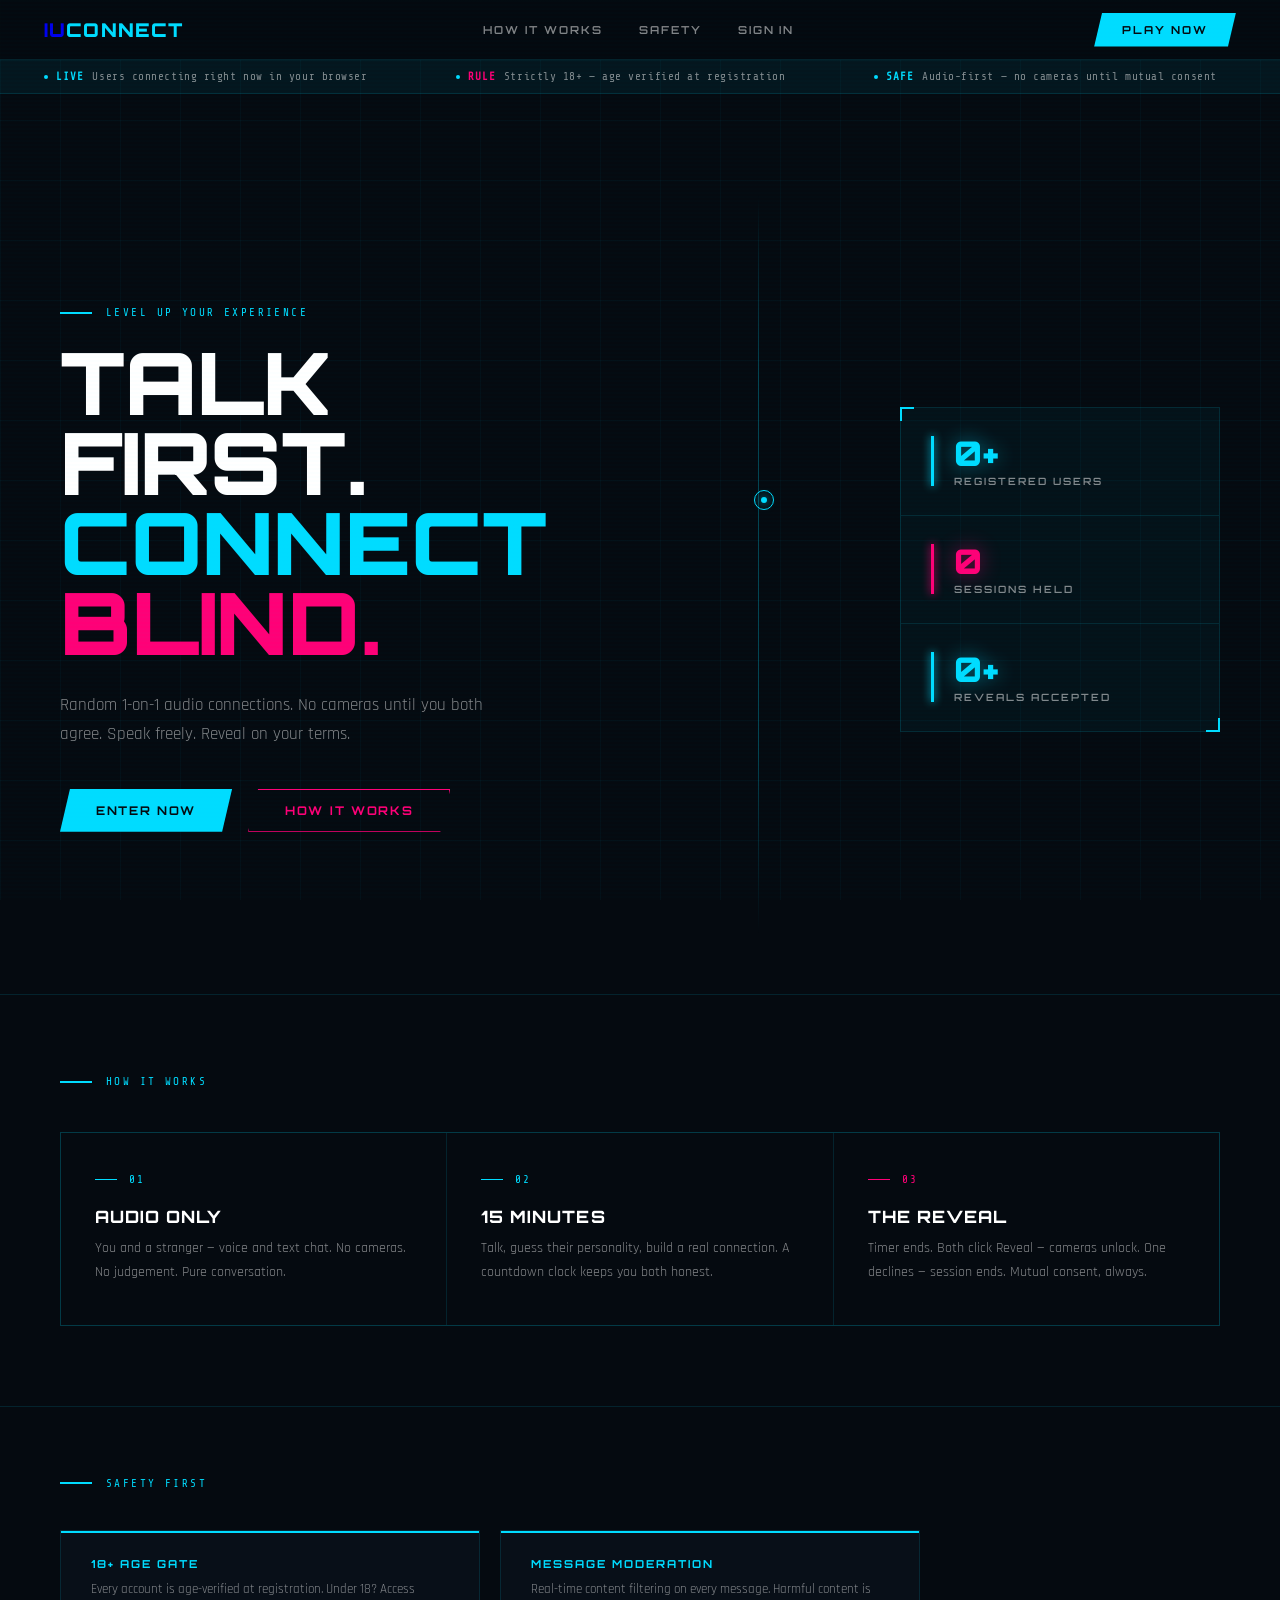
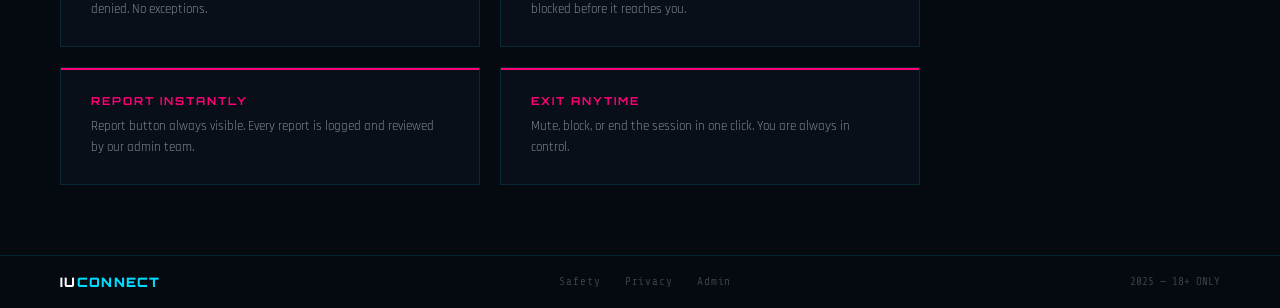
==== commit 6b34ba1f: "Pure commit" ====
--- a/index.html
+++ b/index.html
@@ -9,291 +9,196 @@
   <link href="https://fonts.googleapis.com/css2?family=Rajdhani:wght@400;500;600;700&family=Orbitron:wght@400;500;600;700;800;900&family=Share+Tech+Mono&display=swap" rel="stylesheet"/>
   <link rel="stylesheet" href="css/global.css"/>
   <style>
-    /* HERO */
     .hero {
       min-height: 100vh;
-      padding: 140px 60px 80px;
+      padding: 130px 60px 80px;
       display: grid;
-      grid-template-columns: 1fr 340px;
-      gap: 40px;
+      grid-template-columns: 1fr 320px;
+      gap: 48px;
       align-items: center;
       position: relative;
       z-index: 1;
     }
 
-    .hero-left { max-width: 640px; }
-
-    .hero-tag {
-      display: flex;
-      align-items: center;
-      gap: 12px;
-      font-family: var(--font-mono);
-      font-size: 11px;
-      letter-spacing: 0.2em;
-      text-transform: uppercase;
-      color: var(--cyan);
-      margin-bottom: 24px;
-      opacity: 0;
-      animation: fadeUp 0.6s 0.1s forwards;
-    }
-    .hero-tag::before {
-      content: '';
-      display: block;
-      width: 32px;
-      height: 2px;
-      background: var(--cyan);
-    }
-
-    .hero-title {
-      font-family: var(--font-hd);
-      font-weight: 900;
-      line-height: 0.95;
-      letter-spacing: -0.01em;
-      text-transform: uppercase;
-      margin-bottom: 32px;
-      opacity: 0;
-      animation: fadeUp 0.6s 0.2s forwards;
-    }
-    .hero-title .line1 {
-      display: block;
-      font-size: clamp(52px, 7vw, 88px);
-      color: var(--white);
-    }
-    .hero-title .line2 {
-      display: block;
-      font-size: clamp(52px, 7vw, 88px);
-      color: var(--cyan);
-      animation: glowPulse 3s ease-in-out infinite;
-    }
-    .hero-title .line3 {
-      display: block;
-      font-size: clamp(52px, 7vw, 88px);
-      color: var(--magenta);
-      animation: glowPulseM 3s ease-in-out 1.5s infinite;
-    }
-
-    .hero-sub {
-      font-size: 17px;
-      font-weight: 400;
-      color: var(--muted);
-      line-height: 1.7;
-      max-width: 460px;
-      margin-bottom: 40px;
-      opacity: 0;
-      animation: fadeUp 0.6s 0.35s forwards;
-    }
-
-    .hero-actions {
-      display: flex;
-      align-items: center;
-      gap: 16px;
-      opacity: 0;
-      animation: fadeUp 0.6s 0.45s forwards;
-    }
-
-    /* STATS PANEL (right side like NexusGrid) */
-    .stats-panel {
-      display: flex;
-      flex-direction: column;
-      gap: 0;
-      border: 1px solid var(--border);
-      background: var(--panel);
-      position: relative;
-      opacity: 0;
-      animation: fadeIn 0.8s 0.6s forwards;
-    }
-    .stats-panel::before, .stats-panel::after {
+    /* decorative vertical line */
+    .hero::after {
       content: '';
       position: absolute;
-      width: 16px; height: 16px;
-      border-color: var(--cyan);
-      border-style: solid;
-    }
-    .stats-panel::before { top: -1px; left: -1px; border-width: 2px 0 0 2px; }
-    .stats-panel::after  { bottom: -1px; right: -1px; border-width: 0 2px 2px 0; }
-
-    .stat-row {
-      padding: 28px 32px;
-      border-bottom: 1px solid var(--border);
-      display: flex;
-      align-items: center;
-      gap: 20px;
-    }
-    .stat-row:last-child { border-bottom: none; }
-    .stat-bar {
-      width: 3px;
-      height: 52px;
-      background: var(--cyan);
-      flex-shrink: 0;
-      box-shadow: 0 0 8px var(--cyan);
-    }
-    .stat-bar.magenta { background: var(--magenta); box-shadow: 0 0 8px var(--magenta); }
-    .stat-val {
-      font-family: var(--font-hd);
-      font-size: 32px;
-      font-weight: 900;
-      color: var(--cyan);
-      letter-spacing: 0.02em;
-      text-shadow: 0 0 20px rgba(0,220,255,0.5);
-      line-height: 1;
-      display: block;
-    }
-    .stat-val.magenta { color: var(--magenta); text-shadow: 0 0 20px rgba(255,0,119,0.5); }
-    .stat-lbl {
-      font-family: var(--font-hd);
-      font-size: 10px;
-      font-weight: 600;
-      letter-spacing: 0.2em;
-      text-transform: uppercase;
-      color: var(--muted);
-      margin-top: 4px;
-    }
-
-    /* CENTER DOT (from reference) */
+      left: calc(60% - 10px);
+      top: 100px; bottom: 60px;
+      width: 1px;
+      background: linear-gradient(to bottom,transparent,var(--border2) 25%,var(--border2) 75%,transparent);
+    }
+
+    /* pulsing dot on line */
     .hero-dot {
       position: absolute;
-      top: 46%;
-      left: 58%;
-      width: 20px;
-      height: 20px;
+      left: calc(60% - 14px);
+      top: 44%;
+      width: 20px; height: 20px;
+      z-index: 2;
+    }
+    .hero-dot::after {
+      content: '';
+      position: absolute;
+      top: 50%; left: 50%;
+      transform: translate(-50%,-50%);
+      width: 6px; height: 6px;
+      background: var(--cyan);
+      border-radius: 50%;
+      box-shadow: 0 0 10px var(--cyan);
     }
     .hero-dot::before {
       content: '';
       position: absolute;
       inset: 0;
-      border: 2px solid var(--cyan);
+      border: 1px solid var(--cyan);
       border-radius: 50%;
-      animation: dotPulse 2s ease-in-out infinite;
-    }
-    .hero-dot::after {
-      content: '';
-      position: absolute;
-      top: 50%; left: 50%;
-      width: 6px; height: 6px;
-      transform: translate(-50%,-50%);
-      background: var(--cyan);
-      border-radius: 50%;
-      box-shadow: 0 0 10px var(--cyan);
-    }
-    @keyframes dotPulse {
-      0%, 100% { transform: scale(1); opacity: 0.8; }
-      50% { transform: scale(1.8); opacity: 0.3; }
-    }
-
-    /* VERTICAL LINE */
-    .hero-vline {
-      position: absolute;
-      left: 57%;
-      top: 120px;
-      bottom: 60px;
-      width: 1px;
-      background: linear-gradient(to bottom, transparent, var(--border2) 30%, var(--border2) 70%, transparent);
-    }
-
-    /* HOW IT WORKS */
+      animation: dotPulse 2.2s ease-in-out infinite;
+    }
+    @keyframes dotPulse { 0%,100%{transform:scale(1);opacity:0.7} 50%{transform:scale(2);opacity:0} }
+
+    .hero-left { max-width: 600px; }
+
+    .hero-tag {
+      display: flex; align-items: center; gap: 14px;
+      font-family: var(--font-mono); font-size: 11px;
+      letter-spacing: 0.22em; text-transform: uppercase; color: var(--cyan);
+      margin-bottom: 24px;
+      opacity: 0; animation: fadeUp 0.6s 0.1s forwards;
+    }
+    .hero-tag::before { content:''; display:block; width:32px; height:2px; background:var(--cyan); }
+
+    .hero-title {
+      font-family: var(--font-hd); font-weight: 900;
+      line-height: 0.93; letter-spacing: -0.01em; text-transform: uppercase;
+      margin-bottom: 28px;
+      opacity: 0; animation: fadeUp 0.6s 0.2s forwards;
+    }
+    .hero-title .l1 { display:block; font-size:clamp(48px,7vw,86px); color:var(--white); }
+    .hero-title .l2 { display:block; font-size:clamp(48px,7vw,86px); color:var(--cyan); animation:glowPulse 3s ease-in-out infinite; }
+    .hero-title .l3 { display:block; font-size:clamp(48px,7vw,86px); color:var(--magenta); animation:glowPulseM 3s ease-in-out 1.5s infinite; }
+
+    .hero-sub {
+      font-size: 17px; font-weight: 400; color: var(--muted);
+      line-height: 1.7; max-width: 460px; margin-bottom: 40px;
+      opacity: 0; animation: fadeUp 0.6s 0.32s forwards;
+    }
+
+    .hero-btns {
+      display: flex; align-items: center; gap: 16px;
+      opacity: 0; animation: fadeUp 0.6s 0.44s forwards;
+    }
+
+    /* STATS PANEL */
+    .stats-panel {
+      border: 1px solid var(--border); background: var(--panel);
+      position: relative;
+      opacity: 0; animation: fadeIn 0.8s 0.6s forwards;
+    }
+    .stats-panel::before,.stats-panel::after {
+      content:''; position:absolute; width:14px; height:14px;
+      border-color:var(--cyan); border-style:solid;
+    }
+    .stats-panel::before { top:-1px;left:-1px;border-width:2px 0 0 2px; }
+    .stats-panel::after  { bottom:-1px;right:-1px;border-width:0 2px 2px 0; }
+
+    .stat-row {
+      padding:28px 30px; border-bottom:1px solid var(--border);
+      display:flex; align-items:center; gap:20px;
+    }
+    .stat-row:last-child { border-bottom:none; }
+    .stat-bar { width:3px; height:50px; flex-shrink:0; }
+    .stat-bar.c { background:var(--cyan); box-shadow:0 0 8px var(--cyan); }
+    .stat-bar.m { background:var(--magenta); box-shadow:0 0 8px var(--magenta); }
+    .stat-val {
+      font-family:var(--font-hd); font-size:34px; font-weight:900;
+      letter-spacing:0.02em; line-height:1; display:block;
+    }
+    .stat-val.c { color:var(--cyan); text-shadow:0 0 20px rgba(0,220,255,0.45); }
+    .stat-val.m { color:var(--magenta); text-shadow:0 0 20px rgba(255,0,119,0.45); }
+    .stat-lbl { font-family:var(--font-hd); font-size:10px; font-weight:600; letter-spacing:0.2em; text-transform:uppercase; color:var(--muted); margin-top:5px; }
+
+    /* HOW SECTION */
     .how-section {
       padding: 80px 60px;
-      position: relative;
-      z-index: 1;
+      position: relative; z-index: 1;
       border-top: 1px solid var(--border);
     }
-
     .how-grid {
-      display: grid;
-      grid-template-columns: repeat(3, 1fr);
-      gap: 1px;
-      background: var(--border);
-      border: 1px solid var(--border);
-      margin-top: 48px;
-    }
-
+      display: grid; grid-template-columns: repeat(3,1fr);
+      gap: 1px; background: var(--border);
+      border: 1px solid var(--border); margin-top: 44px;
+    }
     .how-card {
-      background: var(--bg);
-      padding: 40px 36px;
-      position: relative;
-      overflow: hidden;
+      background: var(--bg); padding: 40px 34px;
+      position: relative; overflow: hidden;
       transition: background 0.3s;
     }
     .how-card:hover { background: var(--panel); }
     .how-card::before {
-      content: '';
-      position: absolute;
-      top: 0; left: 0; right: 0;
-      height: 2px;
-      background: linear-gradient(90deg, var(--cyan), transparent);
-      opacity: 0;
-      transition: opacity 0.3s;
-    }
-    .how-card:hover::before { opacity: 1; }
-
+      content:''; position:absolute; top:0; left:0; right:0; height:2px;
+      background: linear-gradient(90deg,var(--cyan),transparent);
+      opacity:0; transition:opacity 0.3s;
+    }
+    .how-card:hover::before { opacity:1; }
+    .how-card.m::before { background:linear-gradient(90deg,var(--magenta),transparent); }
     .how-num {
-      font-family: var(--font-hd);
-      font-size: 11px;
-      font-weight: 700;
-      letter-spacing: 0.2em;
-      color: var(--cyan);
-      margin-bottom: 20px;
-      display: flex;
-      align-items: center;
-      gap: 12px;
-    }
-    .how-num::before {
-      content: '';
-      display: block;
-      width: 24px;
-      height: 1px;
-      background: var(--cyan);
-    }
+      font-family:var(--font-mono); font-size:11px; color:var(--cyan);
+      letter-spacing:0.18em; margin-bottom:20px;
+      display:flex; align-items:center; gap:12px;
+    }
+    .how-num::before { content:''; display:block; width:22px; height:1px; background:var(--cyan); }
+    .how-num.m { color:var(--magenta); }
+    .how-num.m::before { background:var(--magenta); }
     .how-card h3 {
-      font-family: var(--font-hd);
-      font-size: 18px;
-      font-weight: 800;
-      letter-spacing: 0.05em;
-      text-transform: uppercase;
-      color: var(--white);
-      margin-bottom: 12px;
-    }
-    .how-card p {
-      font-size: 14px;
-      color: var(--muted);
-      line-height: 1.7;
-      font-weight: 400;
-    }
+      font-family:var(--font-hd); font-size:17px; font-weight:800;
+      letter-spacing:0.06em; text-transform:uppercase; color:var(--white); margin-bottom:10px;
+    }
+    .how-card p { font-size:14px; color:var(--muted); line-height:1.7; }
+
+    /* SAFETY */
+    .safety-section {
+      padding: 70px 60px;
+      border-top: 1px solid var(--border);
+      position: relative; z-index: 1;
+    }
+    .safety-grid { display:grid; grid-template-columns:1fr 1fr; gap:20px; margin-top:40px; max-width:860px; }
+    .safety-card {
+      background:var(--bg2); border:1px solid var(--border);
+      padding:26px 30px; position:relative;
+      transition:border-color 0.2s,background 0.2s;
+    }
+    .safety-card:hover { border-color:var(--border2); background:var(--panel); }
+    .safety-card::before { content:''; position:absolute; top:0;left:0;right:0; height:2px; background:var(--cyan); }
+    .safety-card.m::before { background:var(--magenta); }
+    .safety-card h4 {
+      font-family:var(--font-hd); font-size:11px; font-weight:700;
+      letter-spacing:0.18em; text-transform:uppercase; color:var(--cyan); margin-bottom:8px;
+    }
+    .safety-card.m h4 { color:var(--magenta); }
+    .safety-card p { font-size:13px; color:var(--muted); line-height:1.6; }
 
     /* FOOTER */
     .footer {
-      border-top: 1px solid var(--border);
-      padding: 20px 60px;
-      display: flex;
-      align-items: center;
-      justify-content: space-between;
-      position: relative;
-      z-index: 1;
-    }
-    .footer-logo {
-      font-family: var(--font-hd);
-      font-size: 14px;
-      font-weight: 800;
-      letter-spacing: 0.1em;
-    }
-    .footer-logo .c { color: var(--cyan); }
-    .footer-links {
-      display: flex;
-      gap: 24px;
-    }
-    .footer-links a {
-      font-family: var(--font-mono);
-      font-size: 11px;
-      color: var(--muted2);
-      text-decoration: none;
-      letter-spacing: 0.08em;
-      transition: color 0.2s;
-    }
-    .footer-links a:hover { color: var(--cyan); }
-    .footer-copy {
-      font-family: var(--font-mono);
-      font-size: 11px;
-      color: var(--muted2);
+      border-top:1px solid var(--border); padding:18px 60px;
+      display:flex; align-items:center; justify-content:space-between;
+      position:relative; z-index:1;
+    }
+    .footer-logo { font-family:var(--font-hd); font-size:13px; font-weight:900; letter-spacing:0.1em; }
+    .footer-logo .c { color:var(--cyan); }
+    .footer-links { display:flex; gap:24px; }
+    .footer-links a { font-family:var(--font-mono); font-size:11px; color:var(--muted2); text-decoration:none; letter-spacing:0.08em; transition:color 0.2s; }
+    .footer-links a:hover { color:var(--cyan); }
+    .footer-copy { font-family:var(--font-mono); font-size:11px; color:var(--muted2); }
+
+    @media (max-width:900px) {
+      .hero { grid-template-columns:1fr; padding:120px 24px 60px; }
+      .hero::after,.hero-dot { display:none; }
+      .stats-panel { max-width:380px; }
+      .how-grid { grid-template-columns:1fr; }
+      .safety-grid { grid-template-columns:1fr; }
+      .footer { flex-direction:column; gap:12px; text-align:center; }
     }
   </style>
 </head>
@@ -302,9 +207,7 @@
 
   <!-- NAV -->
   <nav class="nav">
-    <a href="index.html" class="nav-logo">
-      <span class="part1">IU</span><span class="part2">CONNECT</span>
-    </a>
+    <a href="index.html" class="nav-logo">IU<span class="c">CONNECT</span></a>
     <div class="nav-links">
       <a href="#how" class="nav-link">How It Works</a>
       <a href="#safety" class="nav-link">Safety</a>
@@ -316,17 +219,17 @@
   <!-- TICKER -->
   <div style="margin-top:60px;" class="ticker-wrap">
     <div class="ticker-inner">
-      <span class="ticker-item"><span class="ticker-dot"></span><span class="tag">LIVE</span> Thousands of users online now</span>
-      <span class="ticker-item"><span class="ticker-dot"></span><span class="tag hot">NEW</span> Audio-first blind matching — no cameras until you both agree</span>
-      <span class="ticker-item"><span class="ticker-dot"></span><span class="tag">UPDATE</span> Moderation system active 24/7</span>
-      <span class="ticker-item"><span class="ticker-dot"></span><span class="tag hot">RULE</span> 18+ only — strictly enforced</span>
-      <span class="ticker-item"><span class="ticker-dot"></span><span class="tag">SAFE</span> Report and block any user instantly</span>
+      <span class="ticker-item"><span class="ticker-dot"></span><span class="tag">LIVE</span> Users connecting right now in your browser</span>
+      <span class="ticker-item"><span class="ticker-dot"></span><span class="tag hot">RULE</span> Strictly 18+ — age verified at registration</span>
+      <span class="ticker-item"><span class="ticker-dot"></span><span class="tag">SAFE</span> Audio-first — no cameras until mutual consent</span>
+      <span class="ticker-item"><span class="ticker-dot"></span><span class="tag hot">NEW</span> Works across browser tabs — open two to test!</span>
+      <span class="ticker-item"><span class="ticker-dot"></span><span class="tag">TECH</span> Pure WebRTC — peer-to-peer, no servers</span>
       <!-- duplicate for seamless loop -->
-      <span class="ticker-item"><span class="ticker-dot"></span><span class="tag">LIVE</span> Thousands of users online now</span>
-      <span class="ticker-item"><span class="ticker-dot"></span><span class="tag hot">NEW</span> Audio-first blind matching — no cameras until you both agree</span>
-      <span class="ticker-item"><span class="ticker-dot"></span><span class="tag">UPDATE</span> Moderation system active 24/7</span>
-      <span class="ticker-item"><span class="ticker-dot"></span><span class="tag hot">RULE</span> 18+ only — strictly enforced</span>
-      <span class="ticker-item"><span class="ticker-dot"></span><span class="tag">SAFE</span> Report and block any user instantly</span>
+      <span class="ticker-item"><span class="ticker-dot"></span><span class="tag">LIVE</span> Users connecting right now in your browser</span>
+      <span class="ticker-item"><span class="ticker-dot"></span><span class="tag hot">RULE</span> Strictly 18+ — age verified at registration</span>
+      <span class="ticker-item"><span class="ticker-dot"></span><span class="tag">SAFE</span> Audio-first — no cameras until mutual consent</span>
+      <span class="ticker-item"><span class="ticker-dot"></span><span class="tag hot">NEW</span> Works across browser tabs — open two to test!</span>
+      <span class="ticker-item"><span class="ticker-dot"></span><span class="tag">TECH</span> Pure WebRTC — peer-to-peer, no servers</span>
     </div>
   </div>
 
@@ -335,14 +238,12 @@
     <div class="hero-left">
       <div class="hero-tag">Level up your experience</div>
       <h1 class="hero-title">
-        <span class="line1">Talk First.</span>
-        <span class="line2">Connect</span>
-        <span class="line3">Blind.</span>
+        <span class="l1">Talk First.</span>
+        <span class="l2">Connect</span>
+        <span class="l3">Blind.</span>
       </h1>
-      <p class="hero-sub">
-        The ultimate voice-first connection platform. Match randomly, speak freely, and choose whether to reveal. No cameras until you both agree.
-      </p>
-      <div class="hero-actions">
+      <p class="hero-sub">Random 1-on-1 audio connections. No cameras until you both agree. Speak freely. Reveal on your terms.</p>
+      <div class="hero-btns">
         <a href="pages/register.html" class="btn-cyan">Enter Now</a>
         <a href="#how" class="btn-outline">How It Works</a>
       </div>
@@ -350,30 +251,28 @@
 
     <div class="stats-panel">
       <div class="stat-row">
-        <div class="stat-bar"></div>
+        <div class="stat-bar c"></div>
         <div>
-          <span class="stat-val" id="statUsers">0</span>
-          <div class="stat-lbl">Active Users</div>
+          <span class="stat-val c" id="sUsers">0</span>
+          <div class="stat-lbl">Registered Users</div>
         </div>
       </div>
       <div class="stat-row">
-        <div class="stat-bar magenta"></div>
+        <div class="stat-bar m"></div>
         <div>
-          <span class="stat-val magenta" id="statSessions">0</span>
-          <div class="stat-lbl">Sessions Today</div>
+          <span class="stat-val m" id="sSessions">0</span>
+          <div class="stat-lbl">Sessions Held</div>
         </div>
       </div>
       <div class="stat-row">
-        <div class="stat-bar"></div>
+        <div class="stat-bar c"></div>
         <div>
-          <span class="stat-val" id="statReveals">0</span>
+          <span class="stat-val c" id="sReveals">0+</span>
           <div class="stat-lbl">Reveals Accepted</div>
         </div>
       </div>
     </div>
 
-    <!-- decorative elements -->
-    <div class="hero-vline"></div>
     <div class="hero-dot"></div>
   </section>
 
@@ -384,40 +283,40 @@
       <div class="how-card">
         <div class="how-num">01</div>
         <h3>Audio Only</h3>
-        <p>You and a stranger — voice and optional text. No faces. No judgement. Just conversation in the dark.</p>
+        <p>You and a stranger — voice and text chat. No cameras. No judgement. Pure conversation.</p>
       </div>
       <div class="how-card">
         <div class="how-num">02</div>
         <h3>15 Minutes</h3>
-        <p>Talk. Guess their personality. Form a real connection. The clock keeps both of you honest.</p>
-      </div>
-      <div class="how-card">
-        <div class="how-num" style="color:var(--magenta)">03</div>
+        <p>Talk, guess their personality, build a real connection. A countdown clock keeps you both honest.</p>
+      </div>
+      <div class="how-card m">
+        <div class="how-num m">03</div>
         <h3>The Reveal</h3>
-        <p>Timer ends. Both click Reveal? Cameras unlock. One declines? The session ends. Mutual consent only.</p>
+        <p>Timer ends. Both click Reveal — cameras unlock. One declines — session ends. Mutual consent, always.</p>
       </div>
     </div>
   </section>
 
   <!-- SAFETY -->
-  <section id="safety" style="padding:60px;position:relative;z-index:1;border-top:1px solid var(--border);">
+  <section class="safety-section" id="safety">
     <div class="section-label">Safety First</div>
-    <div style="display:grid;grid-template-columns:1fr 1fr;gap:24px;margin-top:40px;max-width:880px;">
-      <div class="panel" style="padding:28px 32px;" id="s1">
-        <div style="color:var(--cyan);font-family:var(--font-hd);font-size:12px;letter-spacing:0.15em;text-transform:uppercase;font-weight:700;margin-bottom:10px;">18+ Age Gate</div>
-        <p style="font-size:14px;color:var(--muted);line-height:1.7;">Every account is age-verified at registration. No minors. No exceptions.</p>
-      </div>
-      <div class="panel" style="padding:28px 32px;">
-        <div style="color:var(--cyan);font-family:var(--font-hd);font-size:12px;letter-spacing:0.15em;text-transform:uppercase;font-weight:700;margin-bottom:10px;">Live Moderation</div>
-        <p style="font-size:14px;color:var(--muted);line-height:1.7;">Real-time message filtering. Toxic content is blocked before it reaches you.</p>
-      </div>
-      <div class="panel" style="padding:28px 32px;">
-        <div style="color:var(--magenta);font-family:var(--font-hd);font-size:12px;letter-spacing:0.15em;text-transform:uppercase;font-weight:700;margin-bottom:10px;">Report Instantly</div>
-        <p style="font-size:14px;color:var(--muted);line-height:1.7;">Report button is always visible. Every report is reviewed by our admin team within 24 hours.</p>
-      </div>
-      <div class="panel" style="padding:28px 32px;">
-        <div style="color:var(--magenta);font-family:var(--font-hd);font-size:12px;letter-spacing:0.15em;text-transform:uppercase;font-weight:700;margin-bottom:10px;">Exit Anytime</div>
-        <p style="font-size:14px;color:var(--muted);line-height:1.7;">Mute, block, or end the session instantly. You are always in control.</p>
+    <div class="safety-grid">
+      <div class="safety-card">
+        <h4>18+ Age Gate</h4>
+        <p>Every account is age-verified at registration. Under 18? Access denied. No exceptions.</p>
+      </div>
+      <div class="safety-card">
+        <h4>Message Moderation</h4>
+        <p>Real-time content filtering on every message. Harmful content is blocked before it reaches you.</p>
+      </div>
+      <div class="safety-card m">
+        <h4>Report Instantly</h4>
+        <p>Report button always visible. Every report is logged and reviewed by our admin team.</p>
+      </div>
+      <div class="safety-card m">
+        <h4>Exit Anytime</h4>
+        <p>Mute, block, or end the session in one click. You are always in control.</p>
       </div>
     </div>
   </section>
@@ -425,43 +324,42 @@
   <footer class="footer">
     <div class="footer-logo">IU<span class="c">CONNECT</span></div>
     <div class="footer-links">
-      <a href="#">Safety</a>
+      <a href="#safety">Safety</a>
       <a href="#">Privacy</a>
-      <a href="#">Terms</a>
       <a href="pages/admin.html">Admin</a>
     </div>
     <div class="footer-copy">2025 &mdash; 18+ ONLY</div>
   </footer>
 
-  <script src="js/appwrite.js"></script>
-  <script src="js/auth-guard.js"></script>
+  <div class="toast-container"></div>
+
+  <script src="js/iu.js"></script>
   <script>
     // Redirect if already logged in
-    checkLoggedIn().then(u => { if (u) window.location.href = 'pages/queue.html'; });
-
-    // Animated counters
-    function animateCounter(id, target, suffix = '', duration = 2000) {
+    if (IU.getCurrentUser()) window.location.href = 'pages/queue.html';
+
+    // Animated counters from localStorage data
+    function animCount(id, target, suffix) {
       const el = document.getElementById(id);
-      const start = performance.now();
-      function update(now) {
-        const t = Math.min((now - start) / duration, 1);
+      const dur = 1800, start = performance.now();
+      (function tick(now) {
+        const t = Math.min((now - start) / dur, 1);
         const ease = 1 - Math.pow(1 - t, 3);
-        const val = Math.floor(ease * target);
-        el.textContent = val.toLocaleString() + suffix;
-        if (t < 1) requestAnimationFrame(update);
-        else el.textContent = target.toLocaleString() + suffix;
-      }
-      requestAnimationFrame(update);
-    }
-
-    // Observe hero and trigger when visible
-    const observer = new IntersectionObserver((entries) => {
-      if (entries[0].isIntersecting) {
-        setTimeout(() => animateCounter('statUsers', 4200, '+'), 700);
-        setTimeout(() => animateCounter('statSessions', 850, '+'), 900);
-        setTimeout(() => animateCounter('statReveals', 2400, ''), 1100);
-        observer.disconnect();
-      }
+        el.textContent = Math.floor(ease * target) + (suffix || '');
+        if (t < 1) requestAnimationFrame(tick);
+        else el.textContent = target + (suffix || '');
+      })(start);
+    }
+
+    const observer = new IntersectionObserver(entries => {
+      if (!entries[0].isIntersecting) return;
+      observer.disconnect();
+      const stats = IU.getStats();
+      const history = JSON.parse(localStorage.getItem('iu_session_history') || '[]');
+      const reveals = history.filter(s => s.revealed).length;
+      setTimeout(() => animCount('sUsers', Math.max(stats.totalUsers, 1), '+'), 400);
+      setTimeout(() => animCount('sSessions', Math.max(stats.totalSessions, 0), ''), 600);
+      setTimeout(() => animCount('sReveals', Math.max(reveals, 0), '+'), 800);
     });
     observer.observe(document.querySelector('.stats-panel'));
   </script>
--- a/css/global.css
+++ b/css/global.css
@@ -4,26 +4,28 @@
 
 :root {
   --bg:       #050a10;
-  --bg2:      #07111a;
-  --bg3:      #0a1a27;
+  --bg2:      #080f18;
+  --bg3:      #0c1620;
   --panel:    rgba(0,220,255,0.04);
   --cyan:     #00dcff;
   --cyan2:    #00aacc;
   --magenta:  #ff0077;
   --magenta2: #cc0055;
+  --warn:     #ff9500;
+  --success:  #00ff99;
   --white:    #ffffff;
   --muted:    rgba(255,255,255,0.5);
-  --muted2:   rgba(255,255,255,0.25);
-  --border:   rgba(0,220,255,0.15);
-  --border2:  rgba(0,220,255,0.3);
-  --glow-c:   0 0 20px rgba(0,220,255,0.4), 0 0 60px rgba(0,220,255,0.1);
-  --glow-m:   0 0 20px rgba(255,0,119,0.5), 0 0 60px rgba(255,0,119,0.15);
+  --muted2:   rgba(255,255,255,0.22);
+  --border:   rgba(0,220,255,0.12);
+  --border2:  rgba(0,220,255,0.28);
+  --glow-c:   0 0 20px rgba(0,220,255,0.45), 0 0 60px rgba(0,220,255,0.12);
+  --glow-m:   0 0 20px rgba(255,0,119,0.5),  0 0 60px rgba(255,0,119,0.15);
   --font-hd:  'Orbitron', sans-serif;
   --font-ui:  'Rajdhani', sans-serif;
   --font-mono:'Share Tech Mono', monospace;
 }
 
-html { font-size: 16px; -webkit-font-smoothing: antialiased; scroll-behavior: smooth; }
+html { font-size:16px; -webkit-font-smoothing:antialiased; scroll-behavior:smooth; }
 
 body {
   background: var(--bg);
@@ -31,475 +33,240 @@
   font-family: var(--font-ui);
   min-height: 100vh;
   overflow-x: hidden;
-  cursor: default;
-}
-
-/* SCANLINE OVERLAY */
+}
+
+/* SCANLINES */
 body::before {
-  content: '';
-  position: fixed;
-  inset: 0;
+  content:'';
+  position:fixed; inset:0;
   background: repeating-linear-gradient(
-    0deg,
-    transparent,
-    transparent 2px,
-    rgba(0,220,255,0.015) 2px,
-    rgba(0,220,255,0.015) 4px
+    0deg, transparent, transparent 2px,
+    rgba(0,220,255,0.012) 2px, rgba(0,220,255,0.012) 4px
   );
-  pointer-events: none;
-  z-index: 9999;
-}
-
-/* GRID BACKGROUND */
+  pointer-events:none; z-index:9999;
+}
+
+/* GRID BG */
 .grid-bg {
-  position: fixed;
-  inset: 0;
+  position:fixed; inset:0;
   background-image:
-    linear-gradient(rgba(0,220,255,0.04) 1px, transparent 1px),
-    linear-gradient(90deg, rgba(0,220,255,0.04) 1px, transparent 1px);
-  background-size: 60px 60px;
-  pointer-events: none;
-  z-index: 0;
-}
-
-/* TICKER */
+    linear-gradient(rgba(0,220,255,0.035) 1px, transparent 1px),
+    linear-gradient(90deg, rgba(0,220,255,0.035) 1px, transparent 1px);
+  background-size:60px 60px;
+  pointer-events:none; z-index:0;
+}
+
+/* ── NAV ──────────────────────────────────────────────── */
+.nav {
+  position:fixed; top:0; left:0; right:0; z-index:100;
+  display:flex; align-items:center; justify-content:space-between;
+  padding:0 44px; height:60px;
+  border-bottom:1px solid var(--border);
+  background:rgba(5,10,16,0.92);
+  backdrop-filter:blur(14px);
+}
+.nav-logo {
+  font-family:var(--font-hd); font-size:19px; font-weight:900;
+  letter-spacing:0.06em; text-decoration:none;
+}
+.nav-logo .c { color:var(--cyan); }
+.nav-links { display:flex; align-items:center; gap:36px; }
+.nav-link {
+  font-family:var(--font-hd); font-size:11px; font-weight:600;
+  letter-spacing:0.18em; text-transform:uppercase;
+  color:var(--muted); text-decoration:none;
+  position:relative; transition:color 0.2s;
+}
+.nav-link::after {
+  content:''; position:absolute; bottom:-4px; left:0; right:0;
+  height:1px; background:var(--cyan);
+  transform:scaleX(0); transition:transform 0.2s;
+}
+.nav-link:hover { color:var(--cyan); }
+.nav-link:hover::after { transform:scaleX(1); }
+.nav-cta {
+  font-family:var(--font-hd); font-size:11px; font-weight:700;
+  letter-spacing:0.18em; text-transform:uppercase;
+  color:var(--bg); background:var(--cyan); border:none;
+  padding:10px 28px; cursor:pointer; text-decoration:none;
+  clip-path:polygon(8px 0%,100% 0%,calc(100% - 8px) 100%,0% 100%);
+  transition:background 0.2s,box-shadow 0.2s;
+  display:inline-flex; align-items:center;
+}
+.nav-cta:hover { background:#fff; box-shadow:var(--glow-c); }
+
+/* ── TICKER ───────────────────────────────────────────── */
 .ticker-wrap {
-  position: relative;
-  z-index: 10;
-  background: var(--bg2);
-  border-bottom: 1px solid var(--border);
-  overflow: hidden;
-  height: 36px;
-  display: flex;
-  align-items: center;
+  position:relative; z-index:10;
+  background:rgba(0,220,255,0.06);
+  border-bottom:1px solid var(--border);
+  overflow:hidden; height:34px;
+  display:flex; align-items:center;
 }
 .ticker-inner {
-  display: flex;
-  align-items: center;
-  gap: 0;
-  animation: ticker 32s linear infinite;
-  white-space: nowrap;
-}
-@keyframes ticker {
-  0%   { transform: translateX(0); }
-  100% { transform: translateX(-50%); }
-}
+  display:flex; align-items:center;
+  animation:ticker 36s linear infinite;
+  white-space:nowrap;
+}
+@keyframes ticker { 0%{transform:translateX(0)} 100%{transform:translateX(-50%)} }
 .ticker-item {
-  display: inline-flex;
-  align-items: center;
-  gap: 8px;
-  padding: 0 40px;
-  font-family: var(--font-mono);
-  font-size: 11px;
-  color: var(--muted);
-  letter-spacing: 0.04em;
-}
-.ticker-item .tag {
-  font-weight: 700;
-  color: var(--cyan);
-  letter-spacing: 0.08em;
-}
-.ticker-item .tag.hot { color: var(--magenta); }
-.ticker-dot {
-  width: 4px; height: 4px;
-  border-radius: 50%;
-  background: var(--cyan);
-  flex-shrink: 0;
-}
-
-/* NAV */
-.nav {
-  position: fixed;
-  top: 0; left: 0; right: 0;
-  z-index: 100;
-  display: flex;
-  align-items: center;
-  justify-content: space-between;
-  padding: 0 40px;
-  height: 60px;
-  border-bottom: 1px solid var(--border);
-  background: rgba(5,10,16,0.9);
-  backdrop-filter: blur(12px);
-}
-.nav-logo {
-  font-family: var(--font-hd);
-  font-size: 20px;
-  font-weight: 900;
-  letter-spacing: 0.05em;
-  text-decoration: none;
-  display: flex;
-  gap: 0;
-}
-.nav-logo .part1 { color: var(--white); }
-.nav-logo .part2 { color: var(--cyan); }
-
-.nav-links {
-  display: flex;
-  align-items: center;
-  gap: 40px;
-}
-.nav-link {
-  font-family: var(--font-hd);
-  font-size: 12px;
-  font-weight: 600;
-  letter-spacing: 0.15em;
-  text-transform: uppercase;
-  color: var(--muted);
-  text-decoration: none;
-  transition: color 0.2s;
-  position: relative;
-}
-.nav-link::after {
-  content: '';
-  position: absolute;
-  bottom: -4px; left: 0; right: 0;
-  height: 1px;
-  background: var(--cyan);
-  transform: scaleX(0);
-  transition: transform 0.2s;
-}
-.nav-link:hover { color: var(--cyan); }
-.nav-link:hover::after { transform: scaleX(1); }
-
-.nav-cta {
-  font-family: var(--font-hd);
-  font-size: 12px;
-  font-weight: 700;
-  letter-spacing: 0.15em;
-  text-transform: uppercase;
-  color: var(--bg);
-  background: var(--cyan);
-  border: none;
-  padding: 10px 28px;
-  cursor: pointer;
-  text-decoration: none;
-  clip-path: polygon(8px 0%, 100% 0%, calc(100% - 8px) 100%, 0% 100%);
-  transition: background 0.2s, box-shadow 0.2s;
-  display: inline-block;
-}
-.nav-cta:hover {
-  background: var(--white);
-  box-shadow: var(--glow-c);
-}
-
-/* BUTTONS */
+  display:inline-flex; align-items:center; gap:8px;
+  padding:0 44px;
+  font-family:var(--font-mono); font-size:11px;
+  color:var(--muted); letter-spacing:0.05em;
+}
+.ticker-item .tag { font-weight:700; color:var(--cyan); letter-spacing:0.1em; }
+.ticker-item .tag.hot { color:var(--magenta); }
+.ticker-dot { width:4px;height:4px;border-radius:50%;background:var(--cyan);flex-shrink:0; }
+
+/* ── BUTTONS ──────────────────────────────────────────── */
 .btn-cyan {
-  display: inline-flex;
-  align-items: center;
-  justify-content: center;
-  font-family: var(--font-hd);
-  font-size: 13px;
-  font-weight: 700;
-  letter-spacing: 0.12em;
-  text-transform: uppercase;
-  color: var(--bg);
-  background: var(--cyan);
-  border: none;
-  padding: 14px 36px;
-  cursor: pointer;
-  text-decoration: none;
-  clip-path: polygon(10px 0%, 100% 0%, calc(100% - 10px) 100%, 0% 100%);
-  transition: background 0.2s, box-shadow 0.2s, transform 0.15s;
-  position: relative;
-}
-.btn-cyan:hover {
-  background: var(--white);
-  box-shadow: var(--glow-c);
-  transform: translateY(-2px);
-}
+  display:inline-flex; align-items:center; justify-content:center;
+  font-family:var(--font-hd); font-size:12px; font-weight:700;
+  letter-spacing:0.14em; text-transform:uppercase;
+  color:var(--bg); background:var(--cyan); border:none;
+  padding:14px 36px; cursor:pointer; text-decoration:none;
+  clip-path:polygon(10px 0%,100% 0%,calc(100% - 10px) 100%,0% 100%);
+  transition:background 0.2s,box-shadow 0.2s,transform 0.15s;
+  position:relative;
+}
+.btn-cyan:hover { background:#fff; box-shadow:var(--glow-c); transform:translateY(-2px); }
+.btn-cyan:active { transform:translateY(0); }
 
 .btn-outline {
-  display: inline-flex;
-  align-items: center;
-  justify-content: center;
-  font-family: var(--font-hd);
-  font-size: 13px;
-  font-weight: 700;
-  letter-spacing: 0.12em;
-  text-transform: uppercase;
-  color: var(--magenta);
-  background: transparent;
-  border: 1px solid var(--magenta);
-  padding: 13px 36px;
-  cursor: pointer;
-  text-decoration: none;
-  clip-path: polygon(10px 0%, 100% 0%, calc(100% - 10px) 100%, 0% 100%);
-  transition: background 0.2s, box-shadow 0.2s, color 0.2s, transform 0.15s;
-}
-.btn-outline:hover {
-  background: var(--magenta);
-  color: var(--white);
-  box-shadow: var(--glow-m);
-  transform: translateY(-2px);
-}
+  display:inline-flex; align-items:center; justify-content:center;
+  font-family:var(--font-hd); font-size:12px; font-weight:700;
+  letter-spacing:0.14em; text-transform:uppercase;
+  color:var(--magenta); background:transparent; border:1px solid var(--magenta);
+  padding:13px 36px; cursor:pointer; text-decoration:none;
+  clip-path:polygon(10px 0%,100% 0%,calc(100% - 10px) 100%,0% 100%);
+  transition:background 0.2s,box-shadow 0.2s,color 0.2s,transform 0.15s;
+}
+.btn-outline:hover { background:var(--magenta); color:#fff; box-shadow:var(--glow-m); transform:translateY(-2px); }
 
 .btn-ghost {
-  display: inline-flex;
-  align-items: center;
-  justify-content: center;
-  font-family: var(--font-hd);
-  font-size: 12px;
-  font-weight: 600;
-  letter-spacing: 0.1em;
-  text-transform: uppercase;
-  color: var(--cyan);
-  background: transparent;
-  border: 1px solid var(--border2);
-  padding: 10px 22px;
-  cursor: pointer;
-  text-decoration: none;
-  transition: border-color 0.2s, box-shadow 0.2s, color 0.2s;
-  clip-path: polygon(6px 0%, 100% 0%, calc(100% - 6px) 100%, 0% 100%);
-}
-.btn-ghost:hover {
-  border-color: var(--cyan);
-  box-shadow: var(--glow-c);
-  color: var(--white);
-}
-
-/* CORNER DECORATION */
-.corner-box {
-  position: relative;
-}
-.corner-box::before, .corner-box::after {
-  content: '';
-  position: absolute;
-  width: 12px;
-  height: 12px;
-  border-color: var(--cyan);
-  border-style: solid;
-}
-.corner-box::before {
-  top: -1px; left: -1px;
-  border-width: 2px 0 0 2px;
-}
-.corner-box::after {
-  bottom: -1px; right: -1px;
-  border-width: 0 2px 2px 0;
-}
-
-/* SECTION LABEL */
-.section-label {
-  display: flex;
-  align-items: center;
-  gap: 12px;
-  font-family: var(--font-mono);
-  font-size: 11px;
-  letter-spacing: 0.2em;
-  text-transform: uppercase;
-  color: var(--cyan);
-  margin-bottom: 16px;
-}
-.section-label::before {
-  content: '';
-  display: block;
-  width: 32px;
-  height: 2px;
-  background: var(--cyan);
-}
-
-/* STAT BLOCK */
-.stat-block {
-  display: flex;
-  align-items: center;
-  gap: 20px;
-}
-.stat-block::before {
-  content: '';
-  width: 3px;
-  align-self: stretch;
-  background: var(--cyan);
-  flex-shrink: 0;
-}
-.stat-num {
-  font-family: var(--font-hd);
-  font-size: 36px;
-  font-weight: 800;
-  color: var(--cyan);
-  letter-spacing: -0.02em;
-  line-height: 1;
-  text-shadow: var(--glow-c);
-}
-.stat-label-txt {
-  font-family: var(--font-hd);
-  font-size: 11px;
-  font-weight: 600;
-  letter-spacing: 0.2em;
-  text-transform: uppercase;
-  color: var(--muted);
-  margin-top: 4px;
-}
-
-/* PANEL */
-.panel {
-  background: var(--panel);
-  border: 1px solid var(--border);
-  position: relative;
-}
-
-/* FORM */
-.form-group { display: flex; flex-direction: column; gap: 8px; }
+  display:inline-flex; align-items:center; justify-content:center;
+  font-family:var(--font-hd); font-size:11px; font-weight:600;
+  letter-spacing:0.12em; text-transform:uppercase;
+  color:var(--cyan); background:transparent; border:1px solid var(--border2);
+  padding:9px 20px; cursor:pointer; text-decoration:none;
+  clip-path:polygon(6px 0%,100% 0%,calc(100% - 6px) 100%,0% 100%);
+  transition:border-color 0.2s,box-shadow 0.2s,color 0.2s;
+}
+.btn-ghost:hover { border-color:var(--cyan); box-shadow:var(--glow-c); color:#fff; }
+
+/* ── FORMS ────────────────────────────────────────────── */
+.form-group { display:flex; flex-direction:column; gap:8px; }
 .form-label {
-  font-family: var(--font-hd);
-  font-size: 11px;
-  font-weight: 600;
-  letter-spacing: 0.2em;
-  text-transform: uppercase;
-  color: var(--cyan);
+  font-family:var(--font-hd); font-size:10px; font-weight:700;
+  letter-spacing:0.22em; text-transform:uppercase; color:var(--cyan);
 }
 .form-input {
-  background: rgba(0,220,255,0.04);
-  border: 1px solid var(--border);
-  border-bottom: 1px solid var(--border2);
-  padding: 12px 16px;
-  color: var(--white);
-  font-family: var(--font-mono);
-  font-size: 14px;
-  outline: none;
-  width: 100%;
-  transition: border-color 0.2s, box-shadow 0.2s;
-}
-.form-input::placeholder { color: var(--muted2); }
-.form-input:focus {
-  border-color: var(--cyan);
-  box-shadow: 0 0 0 1px var(--cyan), inset 0 0 20px rgba(0,220,255,0.05);
-}
-.form-input.error { border-color: var(--magenta); }
-.form-error {
-  font-family: var(--font-mono);
-  font-size: 11px;
-  color: var(--magenta);
-  letter-spacing: 0.04em;
-}
-
-/* TOAST */
+  background:rgba(0,220,255,0.04);
+  border:1px solid var(--border); border-bottom:1px solid var(--border2);
+  padding:13px 16px; color:var(--white);
+  font-family:var(--font-mono); font-size:14px;
+  outline:none; width:100%;
+  transition:border-color 0.2s,box-shadow 0.2s;
+}
+.form-input::placeholder { color:var(--muted2); }
+.form-input:focus { border-color:var(--cyan); box-shadow:0 0 0 1px var(--cyan),inset 0 0 20px rgba(0,220,255,0.04); }
+.form-input.error { border-color:var(--magenta); }
+.form-error { font-family:var(--font-mono); font-size:11px; color:var(--magenta); }
+
+/* ── TOAST ────────────────────────────────────────────── */
 .toast-container {
-  position: fixed;
-  top: 76px;
-  right: 20px;
-  z-index: 9998;
-  display: flex;
-  flex-direction: column;
-  gap: 8px;
+  position:fixed; top:76px; right:20px;
+  z-index:9998; display:flex; flex-direction:column; gap:8px;
 }
 .toast {
-  background: var(--bg2);
-  border: 1px solid var(--border2);
-  padding: 12px 20px;
-  font-family: var(--font-mono);
-  font-size: 12px;
-  letter-spacing: 0.04em;
-  max-width: 340px;
-  animation: toastIn 0.3s ease forwards;
-  clip-path: polygon(8px 0%, 100% 0%, calc(100% - 8px) 100%, 0% 100%);
-}
-.toast.success { border-color: var(--cyan); color: var(--cyan); }
-.toast.error   { border-color: var(--magenta); color: var(--magenta); }
-.toast.info    { color: var(--white); }
+  background:var(--bg2); border:1px solid var(--border2);
+  padding:12px 20px; font-family:var(--font-mono); font-size:12px;
+  letter-spacing:0.04em; max-width:340px;
+  animation:toastIn 0.3s ease forwards;
+  clip-path:polygon(8px 0%,100% 0%,calc(100% - 8px) 100%,0% 100%);
+}
+.toast.success { border-color:var(--cyan); color:var(--cyan); }
+.toast.error   { border-color:var(--magenta); color:var(--magenta); }
+.toast.warn    { border-color:var(--warn); color:var(--warn); }
+.toast.info    { color:var(--white); }
 @keyframes toastIn {
   from { opacity:0; transform:translateX(30px); }
   to   { opacity:1; transform:translateX(0); }
 }
 
-/* MODAL */
+/* ── MODAL ────────────────────────────────────────────── */
 .modal-overlay {
-  position: fixed; inset: 0;
-  background: rgba(0,5,10,0.85);
-  backdrop-filter: blur(6px);
-  z-index: 500;
-  display: flex;
-  align-items: center;
-  justify-content: center;
-  padding: 20px;
-  opacity: 0;
-  pointer-events: none;
-  transition: opacity 0.2s;
-}
-.modal-overlay.open { opacity: 1; pointer-events: all; }
+  position:fixed; inset:0;
+  background:rgba(0,5,10,0.88);
+  backdrop-filter:blur(8px);
+  z-index:500; display:flex; align-items:center; justify-content:center;
+  padding:20px; opacity:0; pointer-events:none; transition:opacity 0.2s;
+}
+.modal-overlay.open { opacity:1; pointer-events:all; }
 .modal {
-  background: var(--bg2);
-  border: 1px solid var(--border2);
-  padding: 40px;
-  max-width: 460px;
-  width: 100%;
-  position: relative;
-  transform: translateY(12px);
-  transition: transform 0.25s;
-}
-.modal-overlay.open .modal { transform: translateY(0); }
-.modal::before, .modal::after {
-  content: '';
-  position: absolute;
-  width: 16px; height: 16px;
-  border-color: var(--cyan);
-  border-style: solid;
-}
-.modal::before { top: -1px; left: -1px; border-width: 2px 0 0 2px; }
-.modal::after  { bottom: -1px; right: -1px; border-width: 0 2px 2px 0; }
+  background:var(--bg2); border:1px solid var(--border2);
+  padding:40px; max-width:460px; width:100%; position:relative;
+  transform:translateY(12px); transition:transform 0.25s;
+}
+.modal-overlay.open .modal { transform:translateY(0); }
+.modal::before,.modal::after {
+  content:''; position:absolute; width:16px; height:16px;
+  border-color:var(--cyan); border-style:solid;
+}
+.modal::before { top:-1px;left:-1px;border-width:2px 0 0 2px; }
+.modal::after  { bottom:-1px;right:-1px;border-width:0 2px 2px 0; }
 .modal-title {
-  font-family: var(--font-hd);
-  font-size: 20px;
-  font-weight: 800;
-  letter-spacing: 0.05em;
-  text-transform: uppercase;
-  color: var(--white);
-  margin-bottom: 8px;
-}
-.modal-sub {
-  font-size: 14px;
-  color: var(--muted);
-  margin-bottom: 28px;
-  line-height: 1.6;
-  font-weight: 400;
-}
-.modal-actions { display: flex; gap: 12px; margin-top: 28px; }
-.modal-actions > * { flex: 1; }
-
-/* BADGE */
+  font-family:var(--font-hd); font-size:18px; font-weight:900;
+  letter-spacing:0.08em; text-transform:uppercase; color:var(--white); margin-bottom:8px;
+}
+.modal-sub { font-size:14px; color:var(--muted); margin-bottom:28px; line-height:1.6; }
+.modal-actions { display:flex; gap:12px; margin-top:28px; }
+.modal-actions>* { flex:1; }
+
+/* ── BADGE ────────────────────────────────────────────── */
 .badge {
-  display: inline-flex;
-  align-items: center;
-  padding: 3px 10px;
-  font-family: var(--font-mono);
-  font-size: 10px;
-  letter-spacing: 0.1em;
-  text-transform: uppercase;
-  clip-path: polygon(4px 0%, 100% 0%, calc(100% - 4px) 100%, 0% 100%);
-}
-.badge-cyan    { background: rgba(0,220,255,0.15); color: var(--cyan); border: 1px solid rgba(0,220,255,0.3); }
-.badge-magenta { background: rgba(255,0,119,0.15); color: var(--magenta); border: 1px solid rgba(255,0,119,0.3); }
-.badge-white   { background: rgba(255,255,255,0.1); color: var(--white); border: 1px solid rgba(255,255,255,0.2); }
-
-/* SPINNER */
+  display:inline-flex; align-items:center;
+  padding:3px 10px; font-family:var(--font-mono); font-size:10px;
+  letter-spacing:0.1em; text-transform:uppercase;
+  clip-path:polygon(4px 0%,100% 0%,calc(100% - 4px) 100%,0% 100%);
+}
+.badge-cyan    { background:rgba(0,220,255,0.12); color:var(--cyan);    border:1px solid rgba(0,220,255,0.25); }
+.badge-magenta { background:rgba(255,0,119,0.12); color:var(--magenta); border:1px solid rgba(255,0,119,0.25); }
+.badge-white   { background:rgba(255,255,255,0.08); color:var(--white); border:1px solid rgba(255,255,255,0.18); }
+.badge-success { background:rgba(0,255,153,0.1); color:var(--success);  border:1px solid rgba(0,255,153,0.25); }
+
+/* ── SPINNER ──────────────────────────────────────────── */
 .spinner {
-  width: 18px; height: 18px;
-  border: 2px solid rgba(0,220,255,0.2);
-  border-top-color: var(--cyan);
-  border-radius: 50%;
-  animation: spin 0.7s linear infinite;
-  display: inline-block;
-}
-@keyframes spin { to { transform: rotate(360deg); } }
-
-/* SCROLLBAR */
-::-webkit-scrollbar { width: 4px; }
-::-webkit-scrollbar-track { background: var(--bg2); }
-::-webkit-scrollbar-thumb { background: var(--border2); }
-
-/* UTILITY */
-.sr-only { position: absolute; width:1px; height:1px; overflow:hidden; clip:rect(0,0,0,0); }
-
-/* GLOW PULSE ANIMATION */
-@keyframes glowPulse {
-  0%, 100% { text-shadow: 0 0 10px var(--cyan), 0 0 40px rgba(0,220,255,0.3); }
-  50%       { text-shadow: 0 0 20px var(--cyan), 0 0 80px rgba(0,220,255,0.5); }
-}
-@keyframes glowPulseM {
-  0%, 100% { text-shadow: 0 0 10px var(--magenta), 0 0 40px rgba(255,0,119,0.3); }
-  50%       { text-shadow: 0 0 20px var(--magenta), 0 0 80px rgba(255,0,119,0.5); }
-}
+  width:18px; height:18px;
+  border:2px solid rgba(0,220,255,0.2); border-top-color:var(--cyan);
+  border-radius:50%; animation:spin 0.7s linear infinite; display:inline-block;
+}
+@keyframes spin { to{transform:rotate(360deg)} }
+
+/* ── SECTION LABEL ────────────────────────────────────── */
+.section-label {
+  display:flex; align-items:center; gap:14px;
+  font-family:var(--font-mono); font-size:11px; letter-spacing:0.22em;
+  text-transform:uppercase; color:var(--cyan); margin-bottom:16px;
+}
+.section-label::before { content:''; display:block; width:32px; height:2px; background:var(--cyan); }
+
+/* ── UTIL ─────────────────────────────────────────────── */
+::-webkit-scrollbar { width:3px; }
+::-webkit-scrollbar-track { background:transparent; }
+::-webkit-scrollbar-thumb { background:var(--border2); }
+
 @keyframes fadeUp {
   from { opacity:0; transform:translateY(24px); }
   to   { opacity:1; transform:translateY(0); }
 }
-@keyframes fadeIn { from { opacity:0; } to { opacity:1; } }
+@keyframes fadeIn { from{opacity:0} to{opacity:1} }
+@keyframes glowPulse {
+  0%,100% { text-shadow:0 0 10px var(--cyan),0 0 40px rgba(0,220,255,0.3); }
+  50%      { text-shadow:0 0 24px var(--cyan),0 0 80px rgba(0,220,255,0.55); }
+}
+@keyframes glowPulseM {
+  0%,100% { text-shadow:0 0 10px var(--magenta),0 0 40px rgba(255,0,119,0.3); }
+  50%      { text-shadow:0 0 24px var(--magenta),0 0 80px rgba(255,0,119,0.55); }
+}
